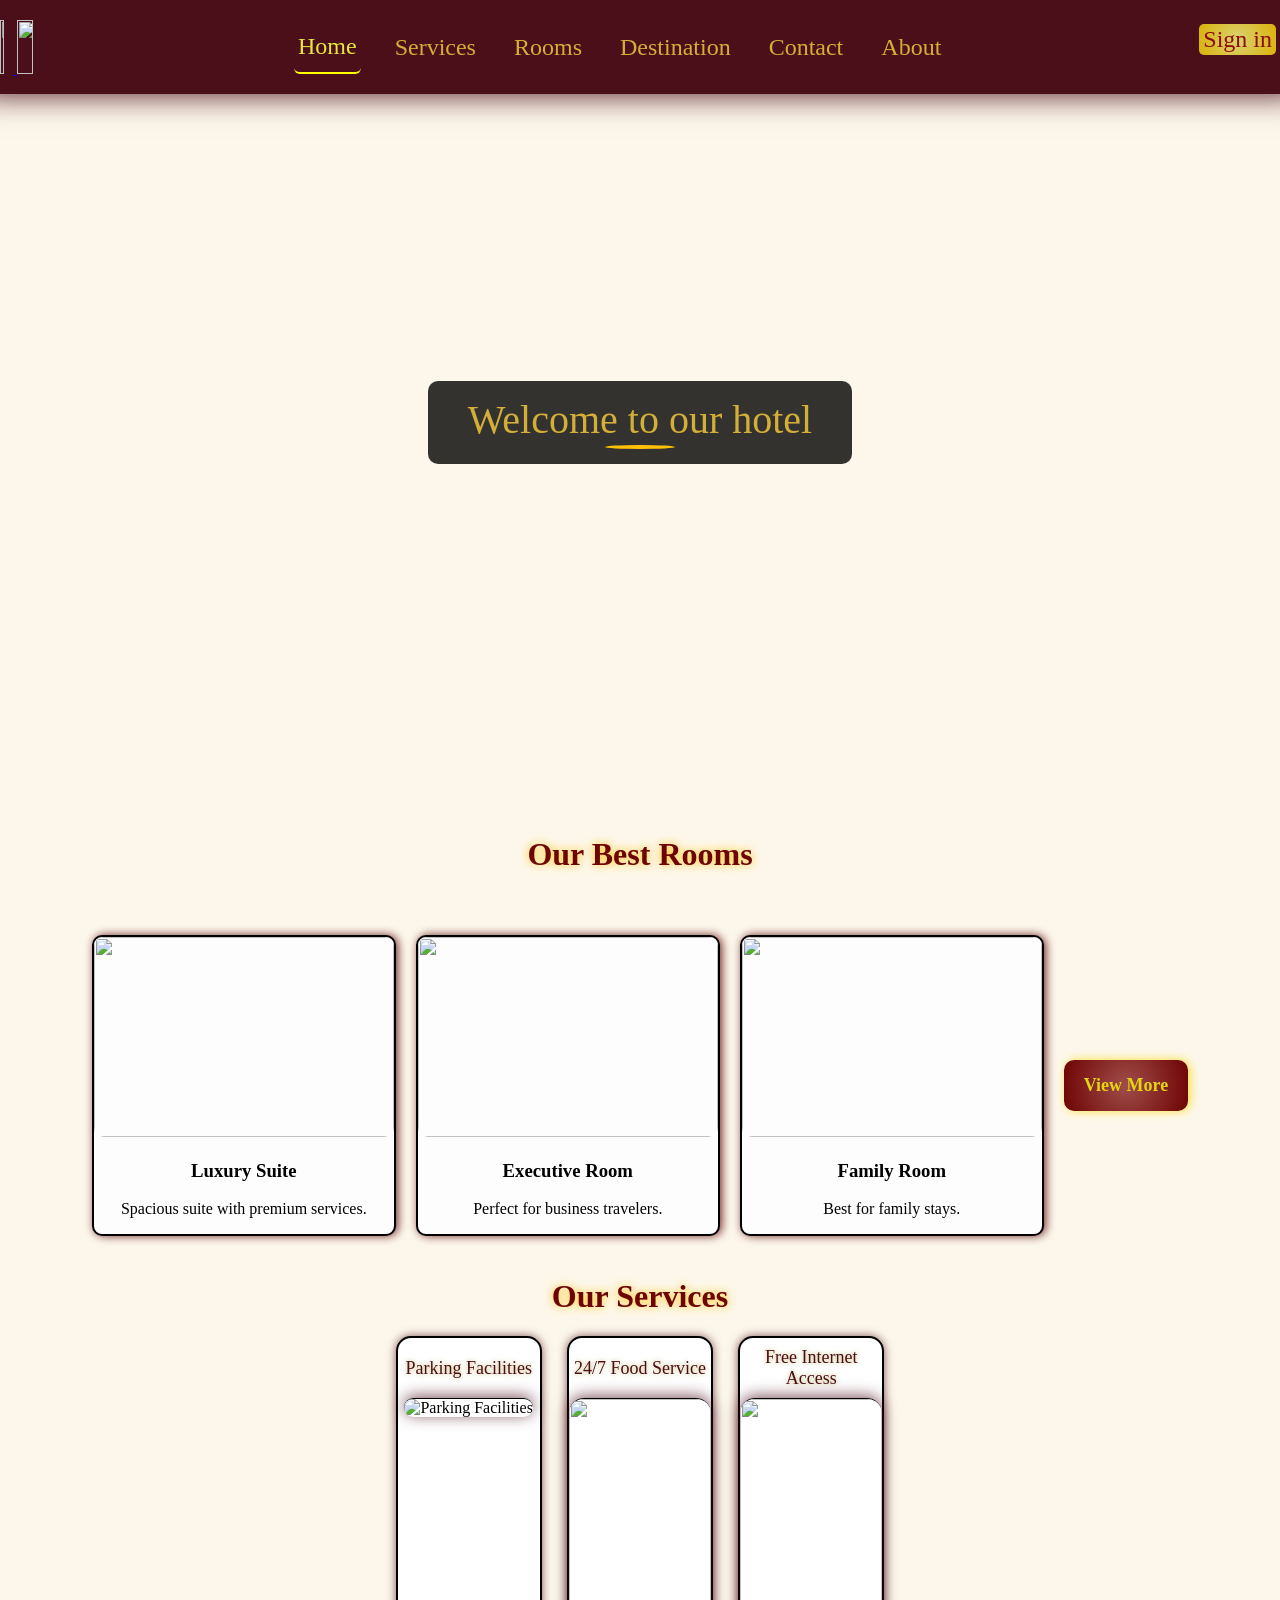
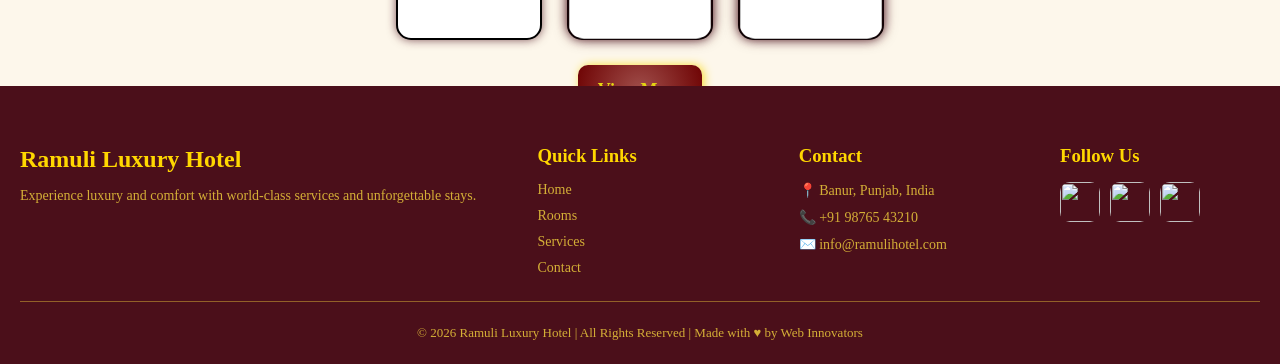
==== index.html @ c87eee58 "Add files via upload" ====
<!DOCTYPE html>
<html lang="en">

<head>
    <meta charset="UTF-8">
    <meta name="viewport" content="width=device-width, initial-scale=1.0">
    <title>Ramuli Luxury hotel</title>
    <link rel="stylesheet" href="index.css">
    <link rel="shortcut icon" href="images/alphabet logo crop.png" type="image/x-icon">
    <style>
        .nv-home {
            border-bottom: 2px solid yellow;
            border-radius: 6px;
        }

        .nv-home a {
            color: rgb(230, 230, 62);
        }
    </style>
</head>


<nav class="nav">
    <div class="logoname">
        <a href="index.html"><img src="images/building logo.png" alt="" id="logoalph">
            <img src="images/hotel_name.png" class="nameimg"></a>
        </div>
        <div class="navtitle">
            <div class="nv-home"> <a href="index.html">Home</a> </div>
            <div class="nv-Services"><a href="services.html">Services</a> </div>
            <div class="nv-rooms"> <a href="rooms.html"> Rooms</a> </div>
            <div class="nv-destination"> <a href="destinations.html">Destination</a> </div>
            
            <div class="nv-contact"> <a href="contact.html"> Contact</a> </div>
            <div class="nv-about"> <a href="About.html"> About</a> </div>
        </div>
        <div class="navlogin">
            <div class="nv-login"> <a href="login.html">Sign in</a> </div>
            
        </div>
    </nav>
<body>

    <div class="taghome">
        <div class="welcome">Welcome to our hotel </div>
    </div>
    <div class="hmrooms-container">
        <h1>Our Best Rooms </h1>

        <div class="hmroomcard-container">
            <div class="hmroom-card">
                <img src="images/premium.avif" alt="">
                <h3>Luxury Suite</h3>
                <p>Spacious suite with premium services.</p>
            </div>

            <div class="hmroom-card">
                <img src="images/buisness.avif" alt="">
                <h3>Executive Room</h3>
                <p>Perfect for business travelers.</p>
            </div>

            <div class="hmroom-card">
                <img src="images/family.avif" alt="">
                <h3>Family Room</h3>
                <p>Best for family stays.</p>
            </div>
            <div>
                <a href="rooms.html" class="viewbtn">View More</a>
            </div>
        </div>

    </div>

    <div class="hmservices">
        <h1>Our Services</h1>
        <div class="hmfac">
            <div class="hmcardfac">
                <div class="hmfactag">Parking Facilities</div>
                <div class="img"><img src="images/parking.png" alt="Parking Facilities"></div>
            </div>
            <div class="hmcardfac">
                <div class="hmfactag">24/7 Food Service </div>
                <div class="img"><img src="images/food service.png" alt=""></div>
            </div>
            <div class="hmcardfac">
                <div class="hmfactag">Free Internet Access</div>
                <div class="img"><img src="images/wifi.webp" alt=""></div>
            </div>
            <div class="viewfacbtn">
                <a href="services.html" class="viewbtn">View More</a>
            </div>
        </div>
    </div>
</body>
<footer class="footer">
    <div class="footer-container">

        <!-- Logo & About -->
        <div class="footer-section">
            <h2>Ramuli Luxury Hotel</h2>
            <p>Experience luxury and comfort with world-class services and unforgettable stays.</p>
        </div>

        <!-- Quick Links -->
        <div class="footer-section">
            <h3>Quick Links</h3>
            <a href="index.html">Home</a>
            <a href="rooms.html">Rooms</a>
            <a href="services.html">Services</a>
            <a href="contact.html">Contact</a>
        </div>

        <!-- Contact Info -->
        <div class="footer-section">
            <h3>Contact</h3>
            <p>📍 Banur, Punjab, India</p>
            <p>📞 +91 98765 43210</p>
            <p>✉️ info@ramulihotel.com</p>
        </div>

        <!-- Social Media -->
        <div class="footer-section">
            <h3>Follow Us</h3>
            <div class="socials">
                <a href="#"><img src="images/Instagram_icon.png" alt=""></a>
                <a href="#"><img src="images/YouTube_.png" alt=""></a>
                <a href="#"><img src="images/Twitter_new_X_logo.png" alt=""></a>
            </div>
        </div>

    </div>

    <div class="footer-bottom">
    <p>&copy; 2026 Ramuli Luxury Hotel | All Rights Reserved | Made with &hearts; by Web Innovators</p>

    </div>
</footer>

</html>
---- index.css ----
body {

    background-color: rgb(253, 247, 235);
    margin: 0%;
    padding: 0%;
    overflow-x: hidden;

}

nav {
    display: flex;
    height: 6vh;
    width: 100%;
    align-self: center;
    justify-content: space-between;
    padding: 20px;
    /* background-color: rgba(43, 1, 14, 0.895); */
    background-color: rgb(75, 15, 26);

    /* background-image: radial-gradient(circle rgb(176, 57, 79) rgb(75,15,26) ); */
    /* box-shadow: 0px 50px 90px   rgba(43, 1, 14, 0.895); // rgba(175, 144, 6, 0.895) */
    box-shadow: 0px 0px 30px rgb(75, 15, 26);
    position: fixed;
    z-index: 1;
    margin-top: 0%;



}

/* --building logo-- */
#logoalph {
    height: 100%;
    width: 30%;
}

/* -- name logo-- */
.nameimg {
    width: 60%;
    height: 100%;
}

.logoname {


    color: goldenrod;

}

.navtitle {
    display: flex;
    color: goldenrod;
    gap: 30px;
}

.hotelname {
    display: flex;
    direction: column;

}

.first {

    font-family: 'Montserrat';
}

.navtitle a {

    color: rgb(212, 175, 55);
    text-decoration: none;
}

.navtitle a:hover {
    color: rgb(248, 205, 32);
    padding-bottom: 2px;


    transition-duration: 0.1s;
}

.navlogin a {

    color: rgb(212, 175, 55);
    text-decoration: none;
}


.navlogin a:hover{
    color: rgb(248, 205, 32);
    padding-bottom: 2px;


    transition-duration: 0.1s;

}

.taghome {
    background-image: url(images/fornt_morning.png);
    height: 85vh;
    margin-top: 40px;
    background-size: cover;
    display: flex;
    align-items: center;
    justify-content: center;
    color: rgb(212, 175, 55);
}


body {
    display: flex;
    flex-direction: column;
}

@keyframes floaa {
    from {
        transform: none;
    }

    to {
        text-shadow: 0px 0px 1px rgb(182, 211, 20);

    }
}

@keyframes Fade {
    from {
        opacity: 0;
        transform: translateY(28px);
    }

    to {
        opacity: 1;
        transform: translateY(0);
    }
}

.taghome {
    animation: Fade 1s ease both;
}

.welcome {
    background-color: rgba(0, 0, 0, 0.8);
    padding: 15px 40px;
    border-radius: 10px;
    font-size: 40px;
    animation: floaa 0.8s ease-in-out infinite alternate;
    animation: Fade 0.8s ease forwards;

}


.tag {
    background-image: url(images/blur\ bg.png);
    width: 100%;
    height: 55vh;
    background-size: cover;
    display: flex;
    justify-content: center;
    align-items: center;
    color: rgb(212, 175, 55);
    animation: Fade 0.7s ease forwards;
}


.welcome::after {
    content: "";
    display: block;
    width: 70px;
    height: 4px;
    border-radius: 50%;
    background: #ffc107;
    margin: auto;
    margin-top: 2px;

}


[class^="nv"] {
    display: flex;
    justify-content: center;
    align-items: center;
    padding: 4px;
    font-size: x-large;
}



@keyframes floa {
    from {
        transform: none;
    }

    to {
        transform: translateY(10px);

    }
}

.tag .txt {
    background-color: rgba(0, 0, 0, 0.6);
    padding: 15px 40px;
    border-radius: 10px;
    font-size: 40px;
    /* animation-direction: alternate;
    animation-name: floa;
    animation-iteration-count: infinite;
    animation-play-state: running;
    animation-timing-function: ease; */

    animation: floa 1.5s ease-in-out infinite alternate;
}

.tag .txt::after {
    content: "";
    display: block;
    width: 70px;
    height: 4px;
    border-radius: 50%;
    background: #ffc107;

    margin: auto;
    margin-top: 2px;

}

.nv-login a {
    background: radial-gradient(circle,
            rgba(232, 230, 120, 0.906),
            rgba(222, 183, 10, 0.973));
    padding: 2px 4px;
    border-radius: 5px;
    color: rgb(140, 13, 13);
}

.nv-login a:hover {

    color: rgb(140, 13, 13);
    transform: scale3d(1.02, 1.02, 1);
    transition-duration: 0.1s;
}












.hmrooms-container {
    display: flex;
    gap: 30px;
    padding: 10px 15px;
    flex-direction: column;
    flex-wrap: wrap;
    justify-content: center;
    align-items: center;
}

.hmroomcard-container {
    text-align: center;
    display: flex;
    gap: 20px;
    padding: 10px 15px;
    height: 80%;
    flex-wrap: wrap;
    justify-content: center;
    align-items: center;
}

.hmroom-card {
    width: 300px;

    border-radius: 10px;
    background-color: rgb(253, 253, 253);
    border: 2px solid black;
    overflow: hidden;
    box-shadow: 2px 0px 10px rgba(89, 5, 5, 0.848);
}

.hmroom-card img {
    width: 100%;
    height: 200px;
    border-radius: 10px;
    overflow: hidden;
    object-fit: cover;

}

.viewbtn {
    display: flex;


    padding: 15px 20px;
    border-radius: 10px;
    background: radial-gradient(circle,
            rgba(120, 6, 6, 0.7),
            rgb(110, 3, 3));
    text-align: center;
    box-shadow: 2px 0px 10px rgb(249, 222, 50);
    border: none;
    text-decoration: none;
    color: rgb(227, 213, 18);
    font-size: large;
    font-weight: bold;

}

.hmroom-card:hover {
    transform: scale(1.07);

    transition-duration: 0.2s;
    box-shadow: 2px 0px 10px rgb(249, 222, 50);

}

.viewbtn:hover {
    transform: translateX(10px);

    transition-duration: 0.3s;
    background: radial-gradient(circle,
            rgba(238, 238, 96, 0.918),
            rgb(229, 201, 16));
    text-decoration: none;
    color: rgb(137, 11, 11);
    font-size: large;
    font-weight: bold;

    box-shadow: 2px 0px 10px rgb(120, 6, 6);
}


.hmrooms-container h1 {
    color: rgb(109, 5, 5);
    text-shadow: 0px 0px 10px #ffc107;
}





.hmservices h1 {
    color: rgb(109, 5, 5);
    text-shadow: 0px 0px 10px #ffc107;
}

.hmservices {
    display: flex;
    flex-direction: column;
    justify-content: center;
    align-items: center;

}

.hmfac {

    display: flex;
    flex-wrap: wrap;
    height: 300px;

    gap: 25px;
    justify-content: center;
}

.hmcardfac {
    width: 23%;
    height: 100%;
    border: 2px solid black;
    text-align: center;
    display: flex;
    flex-direction: column;
    border-radius: 15px;
    background-color: white;
    box-shadow: 0px 0px 10px rgba(75, 15, 26, 0.697);

}

.hmfactag {
    display: flex;
    justify-content: center;
    align-items: center;
    color: rgb(75, 15, 26);
    font-style: normal;
    text-shadow: 0px 0px 5px rgba(163, 139, 19, 0.627);
    align-self: center;
    height: 20%;
    font-size: large;
}

.hmcardfac .img {
    display: block;
    width: 100%;
    height: 80%;

}

.hmcardfac:hover {
    transform: scale(1.09);
    transition-duration: 0.1s;
    box-shadow: 2px 0px 10px rgb(249, 222, 50);


}

.img img {
    height: 100%;
    width: 100%;
    border-radius: 15px;
    border-top: 1px solid black;
    box-shadow: 0px -2px 15px rgba(75, 15, 26, 0.697);
}

.viewfacbtn {
    display: flex;
    align-items: center;
    justify-content: center;
}











.footer {
    background-color: rgb(75, 15, 26);
    color: rgb(212, 175, 55);
    padding: 40px 20px 10px;
    margin-top: 50px;
}

.footer-container {
    display: flex;
    flex-wrap: wrap;
    justify-content: space-between;
    gap: 30px;
}

.footer-section {
    display: flex;
    flex-direction: column;
    min-width: 200px;
}

.footer-section h2,
.footer-section h3 {
    margin-bottom: 10px;
    color: gold;
}

.footer-section p,
.footer-section a {
    font-size: 14px;
    color: rgb(212, 175, 55);
    text-decoration: none;
    display: block;
    margin: 5px 0;
}

.footer-section a:hover {
    color: rgb(248, 205, 32);
}

.socials {
    display: flex;

}

.socials a {
    font-size: 20px;
    margin-right: 10px;
}

.socials a img {
    display: block;
    width: 40px;
    height: 40px;
    border-radius: 10px;
}

.footer-bottom {
    text-align: center;
    border-top: 1px solid rgba(212, 175, 55, 0.519);
    margin-top: 20px;
    padding-top: 10px;
    font-size: 13px;
}

.socials a img {
    display: block;
    width: 40px;
    height: 40px;
    border-radius: 10px;
}

.socials a img:hover {
    transform: scale(1.02);
}
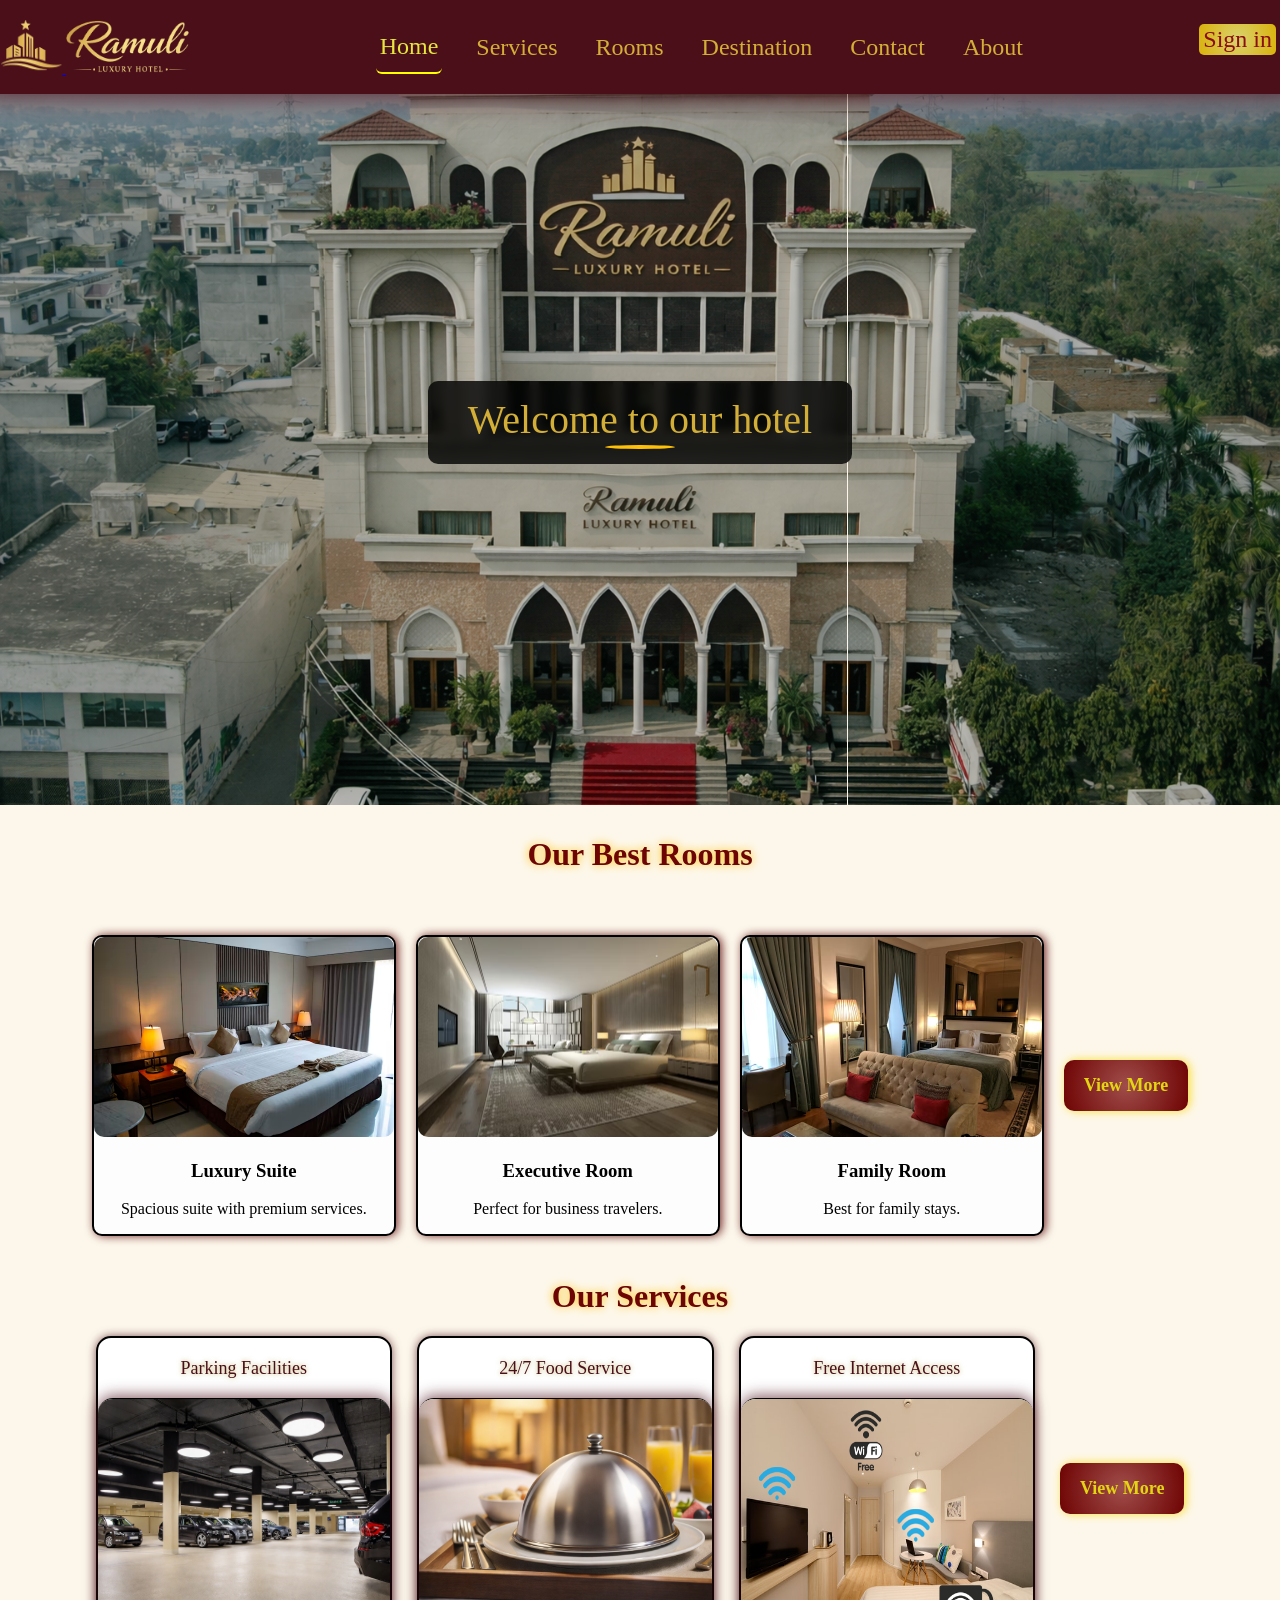
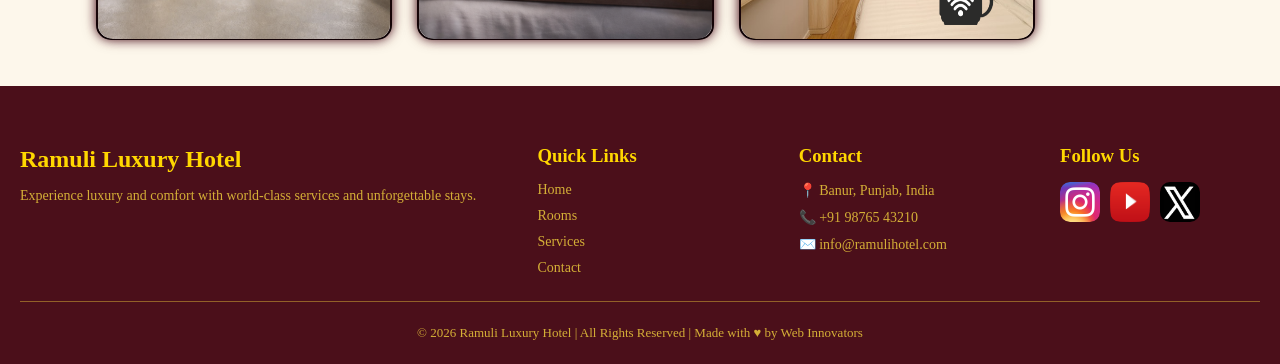
==== commit 4581f34f: "Add files via upload" ====
--- a/index.html
+++ b/index.html
@@ -20,26 +20,53 @@
 </head>
 
 
-<nav class="nav">
-    <div class="logoname">
-        <a href="index.html"><img src="images/building logo.png" alt="" id="logoalph">
-            <img src="images/hotel_name.png" class="nameimg"></a>
+
+<body>
+    <nav class="nav">
+        <div class="logoname">
+            <a href="index.html"><img src="images/building logo.png" alt="" id="logoalph">
+                <img src="images/hotel_name.png" class="nameimg"></a>
         </div>
         <div class="navtitle">
             <div class="nv-home"> <a href="index.html">Home</a> </div>
             <div class="nv-Services"><a href="services.html">Services</a> </div>
             <div class="nv-rooms"> <a href="rooms.html"> Rooms</a> </div>
             <div class="nv-destination"> <a href="destinations.html">Destination</a> </div>
-            
+    
             <div class="nv-contact"> <a href="contact.html"> Contact</a> </div>
             <div class="nv-about"> <a href="About.html"> About</a> </div>
         </div>
         <div class="navlogin">
             <div class="nv-login"> <a href="login.html">Sign in</a> </div>
-            
         </div>
     </nav>
-<body>
+    
+    
+    <nav class="navbarm">
+        <div class="logoname">
+            <a href="index.html"><img src="images/building logo.png" alt="" id="logoalph">
+                <img src="images/hotel_name.png" class="nameimg"></a>
+        </div>
+        <div class="menum">
+            <div class="navlogin">
+                <div class="nv-login"> <a href="login.html">Sign in</a> </div>
+            </div>
+            <div class="menu-toggle" onclick="toggleMenu()">
+                <div class="line1"></div>
+                <div class="line2"></div>
+                <div class="line3"></div>
+            </div>
+        </div>
+        <div class="navtitle" id="sidebar"> 
+            <div class="nv-home"> <a href="index.html">Home</a> </div>
+            <div class="nv-Services"><a href="services.html">Services</a> </div>
+            <div class="nv-rooms"> <a href="rooms.html"> Rooms</a> </div>
+                        <div class="nv-destination"> <a href="destinations.html">Destinations</a> </div>
+
+            <div class="nv-contact"> <a href="contact.html">Contact</a> </div>
+            <div class="nv-about"> <a href="About.html"> About</a> </div>
+        </div>
+    </nav>
 
     <div class="taghome">
         <div class="welcome">Welcome to our hotel </div>
@@ -53,13 +80,11 @@
                 <h3>Luxury Suite</h3>
                 <p>Spacious suite with premium services.</p>
             </div>
-
             <div class="hmroom-card">
                 <img src="images/buisness.avif" alt="">
                 <h3>Executive Room</h3>
                 <p>Perfect for business travelers.</p>
             </div>
-
             <div class="hmroom-card">
                 <img src="images/family.avif" alt="">
                 <h3>Family Room</h3>
@@ -69,7 +94,6 @@
                 <a href="rooms.html" class="viewbtn">View More</a>
             </div>
         </div>
-
     </div>
 
     <div class="hmservices">
@@ -92,6 +116,7 @@
             </div>
         </div>
     </div>
+    <script src="index.js"></script>
 </body>
 <footer class="footer">
     <div class="footer-container">
@@ -132,10 +157,9 @@
     </div>
 
     <div class="footer-bottom">
-    <p>&copy; 2026 Ramuli Luxury Hotel | All Rights Reserved | Made with &hearts; by Web Innovators</p>
+        <p>&copy; 2026 Ramuli Luxury Hotel | All Rights Reserved | Made with &hearts; by Web Innovators</p>
 
     </div>
 </footer>
-
-</html>
-
+ <script src="index.js"></script>
+</html>
--- a/index.css
+++ b/index.css
@@ -1,10 +1,12 @@
 body {
-
     background-color: rgb(253, 247, 235);
     margin: 0%;
     padding: 0%;
     overflow-x: hidden;
-
+}
+
+.navbarm{
+    display: none;
 }
 
 nav {
@@ -16,16 +18,12 @@
     padding: 20px;
     /* background-color: rgba(43, 1, 14, 0.895); */
     background-color: rgb(75, 15, 26);
-
     /* background-image: radial-gradient(circle rgb(176, 57, 79) rgb(75,15,26) ); */
     /* box-shadow: 0px 50px 90px   rgba(43, 1, 14, 0.895); // rgba(175, 144, 6, 0.895) */
     box-shadow: 0px 0px 30px rgb(75, 15, 26);
     position: fixed;
     z-index: 1;
     margin-top: 0%;
-
-
-
 }
 
 /* --building logo-- */
@@ -41,10 +39,7 @@
 }
 
 .logoname {
-
-
     color: goldenrod;
-
 }
 
 .navtitle {
@@ -56,16 +51,13 @@
 .hotelname {
     display: flex;
     direction: column;
-
 }
 
 .first {
-
     font-family: 'Montserrat';
 }
 
 .navtitle a {
-
     color: rgb(212, 175, 55);
     text-decoration: none;
 }
@@ -73,13 +65,10 @@
 .navtitle a:hover {
     color: rgb(248, 205, 32);
     padding-bottom: 2px;
-
-
     transition-duration: 0.1s;
 }
 
 .navlogin a {
-
     color: rgb(212, 175, 55);
     text-decoration: none;
 }
@@ -88,10 +77,14 @@
 .navlogin a:hover{
     color: rgb(248, 205, 32);
     padding-bottom: 2px;
-
-
     transition-duration: 0.1s;
 
+}
+
+.menu-toggle {
+    display: none;
+    flex-direction: column;
+    gap: 5px;
 }
 
 .taghome {
@@ -106,6 +99,116 @@
 }
 
 
+
+
+
+    
+
+@media (max-width:768px) {
+    
+    
+
+.navtitle {
+        right: 0;
+        position: fixed;
+        top: 0;
+        display: flex;
+        right: -100%;
+        height: 100vh;
+        width: 70vw;
+        max-width: 250px;
+        background-color: rgba(75, 15, 26, 0.723);
+        backdrop-filter: blur(5px);
+        padding-top: 14vh;
+        flex-direction: column;
+        align-items: center;
+        justify-content: flex-start;
+        gap: 20px;
+        transition: 0.3s;
+        z-index: -1;
+    }
+
+    
+    
+.navtitle.active{
+    right: 0;
+    z-index: -1;
+}   
+
+    .navbarm{
+        
+    display: flex;
+    height: 6vh;
+   max-width: 100%;
+    align-self: center;
+    justify-content: space-between;
+    padding: 20px;
+    /* background-color: rgba(43, 1, 14, 0.895); */
+    background-color: rgb(75, 15, 26);
+    
+    /* background-image: radial-gradient(circle rgb(176, 57, 79) rgb(75,15,26) ); */
+    /* box-shadow: 0px 50px 90px   rgba(43, 1, 14, 0.895); // rgba(175, 144, 6, 0.895) */
+    box-shadow: 0px 0px 30px rgb(75, 15, 26);
+    position: fixed;
+    z-index: 1;
+    margin-top: 0%;
+    }
+    .menu-toggle{
+        display: flex;
+        flex-direction: column;
+
+    }
+    .menum{
+        display: flex;
+        justify-content: center;
+        align-items: center;
+        gap: 5px;
+        margin-right: 10px;
+    }
+    .menu-toggle div{
+    width: 30px;
+    height: 3px;
+    background: radial-gradient(
+        circle,
+        rgba(250, 250, 11, 0.918),
+        rgb(207, 186, 49)
+    );
+    border-radius: 5px;
+    }
+    [class^="line"]{
+        color: #ffc107;
+        width: 30px;
+        height: 10px;
+    }
+    nav {
+        display: flex;
+        justify-content: space-between;
+    }
+
+    
+    .menu-toggle {
+        display: flex;
+    }
+    .navlogin a {
+        font-size: large;
+    }
+    .logoname {
+    margin-left: 5px;
+}
+
+    .taghome {
+        height: 70vh;              
+        margin-top: 20px;          
+        background-position: center;
+        /* background-size: contain;  */
+        background-size: 190%;
+        background-repeat: no-repeat;
+    }
+
+}
+
+
+
 body {
     display: flex;
     flex-direction: column;
@@ -143,10 +246,12 @@
     padding: 15px 40px;
     border-radius: 10px;
     font-size: 40px;
+    backdrop-filter: blur(5px);
     animation: floaa 0.8s ease-in-out infinite alternate;
     animation: Fade 0.8s ease forwards;
 
 }
+
 
 
 .tag {
@@ -171,9 +276,25 @@
     background: #ffc107;
     margin: auto;
     margin-top: 2px;
-
-}
-
+    
+}
+
+@media (max-width:768px) {
+
+    .welcome{
+        padding: 15px 25px;
+
+    font-size:25px ;
+    }
+    .tag{
+        
+        background-size: 190%;
+        background-position: center;
+        background-repeat: no-repeat;
+        height: 70vh;              
+        margin-top: 20px;  
+    }
+}
 
 [class^="nv"] {
     display: flex;
@@ -388,14 +509,18 @@
     align-self: center;
     height: 20%;
     font-size: large;
+    
 }
 
 .hmcardfac .img {
     display: block;
     width: 100%;
     height: 80%;
-
-}
+    
+    
+
+}
+
 
 .hmcardfac:hover {
     transform: scale(1.09);
@@ -411,6 +536,7 @@
     border-radius: 15px;
     border-top: 1px solid black;
     box-shadow: 0px -2px 15px rgba(75, 15, 26, 0.697);
+/* object-fit: cover; */
 }
 
 .viewfacbtn {
@@ -419,7 +545,20 @@
     justify-content: center;
 }
 
-
+@media (max-width:768px){
+    .hmfac{
+    display: flex;
+   height:max-content;
+    flex-direction: column;
+    
+    }
+
+    .hmcardfac{
+    width: 300px;
+    height: fit-content;
+    gap: 2px;
+        }
+}
 
 
 
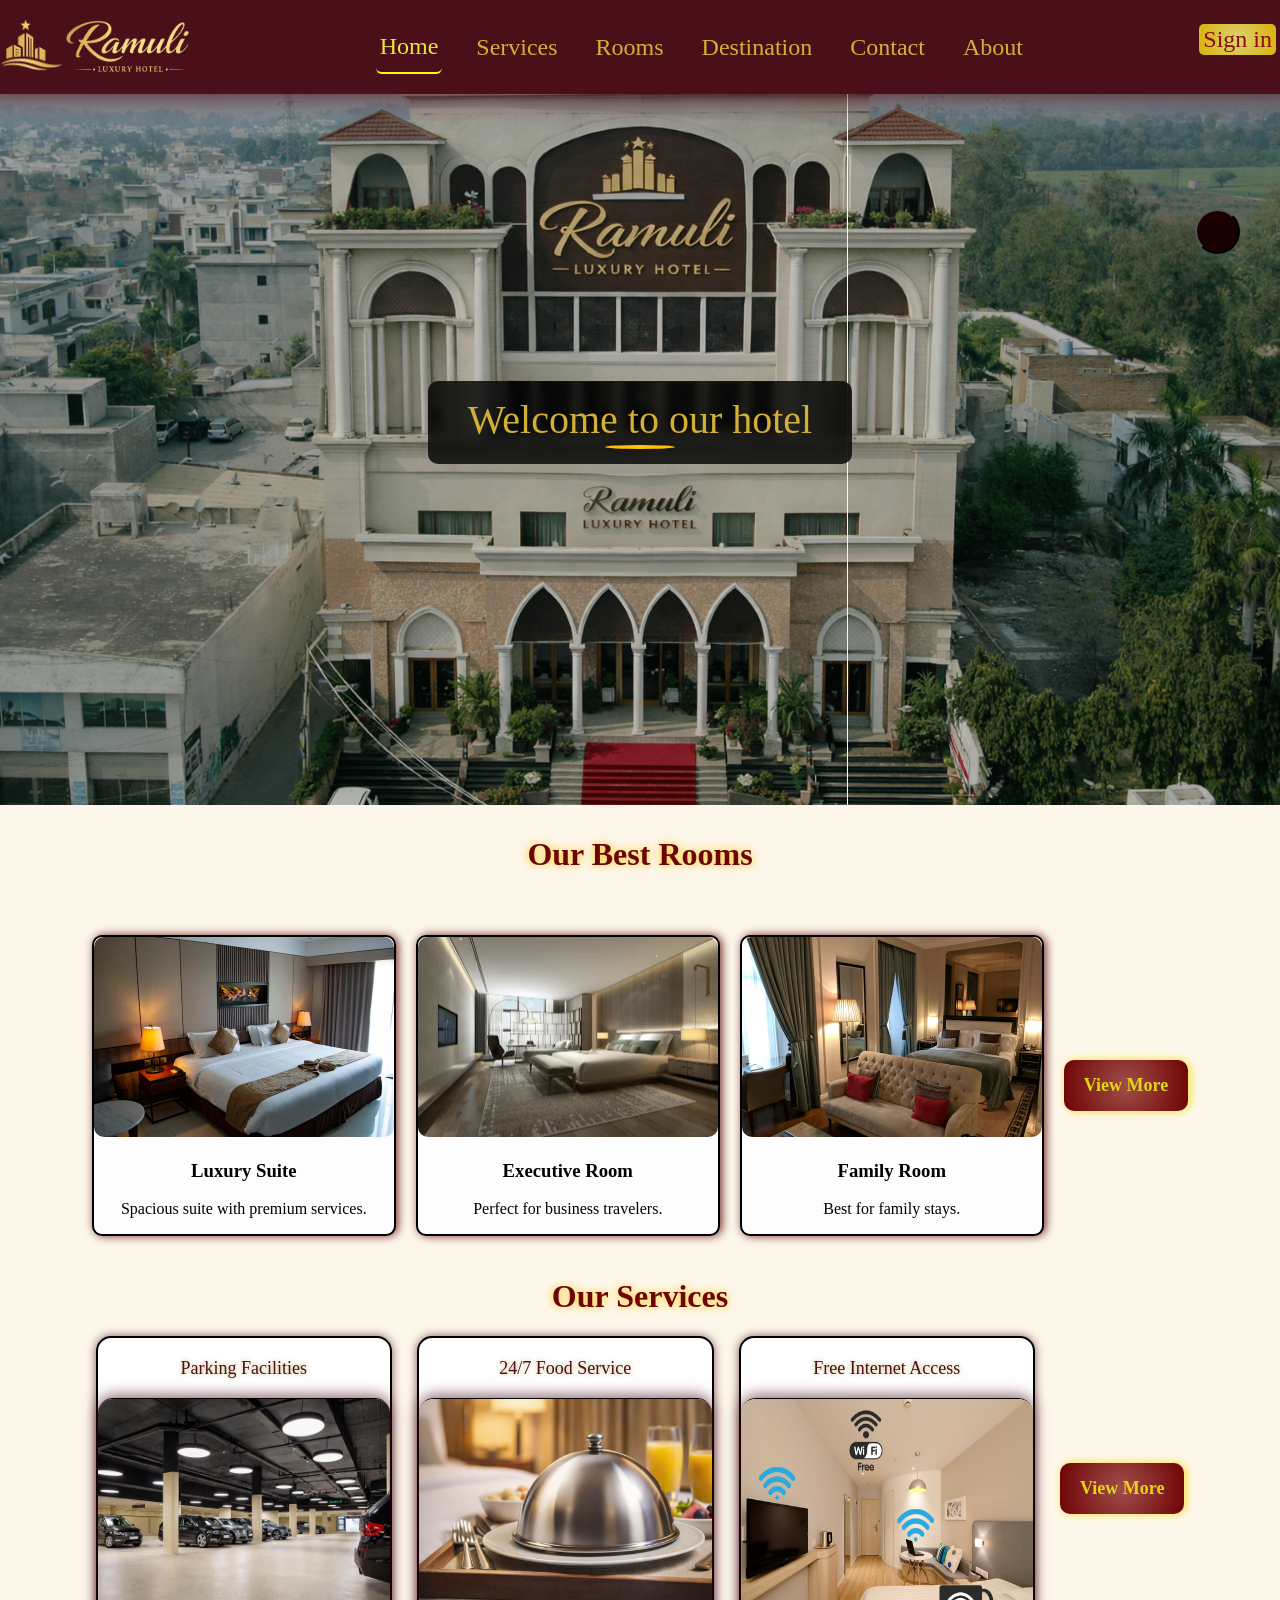
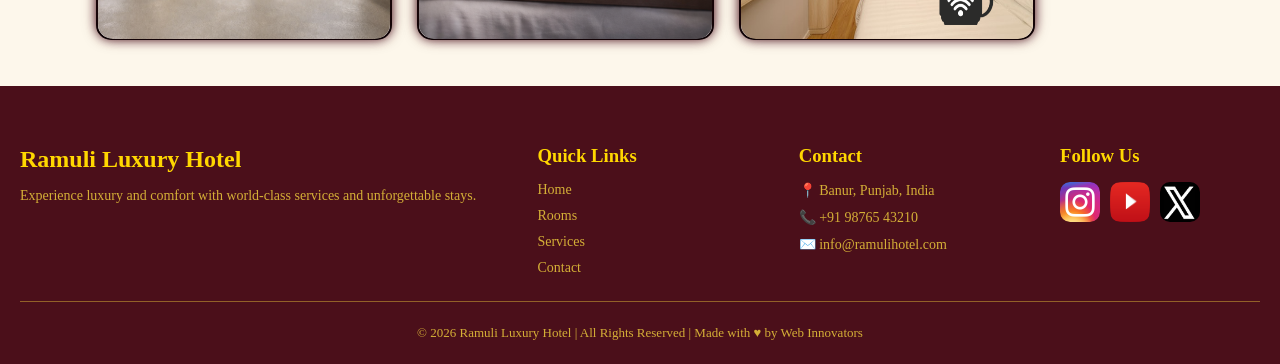
==== commit 80967513: "Add files via upload" ====
--- a/index.html
+++ b/index.html
@@ -38,7 +38,9 @@
         </div>
         <div class="navlogin">
             <div class="nv-login"> <a href="login.html">Sign in</a> </div>
+            <button onclick="toggleTheme()" id="themeBtn"></button>
         </div>
+        
     </nav>
     
     
--- a/index.css
+++ b/index.css
@@ -81,6 +81,22 @@
 
 }
 
+#themeBtn{
+    display: block;
+    height: 45px;
+    width: 45px;
+    margin-top: 150px;
+    position: fixed;
+    border-radius: 50%;
+    background-image: url(images/sun.png);
+    background-size: 130%;
+
+    background-position: center;
+    color: #1a0101;
+    background-color: #1a0101;
+    align-self: center;
+    text-align: center;
+}
 .menu-toggle {
     display: none;
     flex-direction: column;
@@ -641,4 +657,125 @@
 
 .socials a img:hover {
     transform: scale(1.02);
+}
+
+
+
+
+
+
+
+
+
+/* ================= DARK MODE GLOBAL ================= */
+
+body.dark {
+    background-color: #1a0101;
+    color: #f5f5f5;
+}
+
+/* Navbar */
+body.dark nav,
+body.dark .navbarm {
+    background-color: #3e0101;
+    box-shadow: 0px 0px 20px black;
+}
+
+body.dark .navtitle a,
+body.dark .navlogin a {
+    color: gold;
+}
+
+/* Hero  */
+body.dark .tag,
+body.dark .taghome {
+    filter: brightness(0.7);
+    background-image: url(images/front\ night.png);
+    
+    transition: background-color 0.4s ease, color 0.4s ease;
+
+}
+body.dark .tag
+    {
+background-image: url(images/front\ night_blur.png);
+    }
+
+
+
+/* Cards (rooms, services, etc.) */
+body.dark .hmroom-card,
+body.dark .hmcardfac,
+body.dark .room-card,
+body.dark .cardfac {
+    background-color: #350202;
+    color: white;
+    border-color: #444;
+}
+
+/* Contact form */
+body.dark .contact-form {
+    background-color: #1e1e1e;
+    color: white;
+}
+
+body.dark .contact-form input,
+body.dark .contact-form textarea {
+    background-color: #2a2a2a;
+    color: white;
+    border: 1px solid #555;
+}
+
+/* Login & Register */
+body.dark #logincard,
+body.dark .register-card {
+    background-color: #1e1e1e;
+    color: white;
+}
+
+body.dark input {
+    background-color: #2a2a2a;
+    color: white;
+    border: 1px solid #555;
+}
+
+/* Button */
+body.dark .btn,
+body.dark .viewbtn,
+body.dark .register-card button {
+    background: gold;
+    color: black;
+}
+
+/* Footer */
+body.dark .footer {
+    background-color: #3e0101;
+    color: gold;
+}
+
+body.dark #themeBtn{
+    display: block;
+    height: 45px;
+    width: 45px;
+    margin-top: 150px;
+    position: fixed;
+    border-radius: 50%;
+    background-image: url(images/moon.png);
+    background-size: 130%;
+
+    background-position: center;
+    color: #1a0101;
+    background-color: #1a0101;
+    align-self: center;
+    text-align: center;
+}
+/* Text s */
+body.dark h1,
+body.dark h2,
+body.dark h3 {
+    color: gold;
+}
+
+
+body {
+    transition: background-color 0.4s ease, color 0.4s ease;
 }
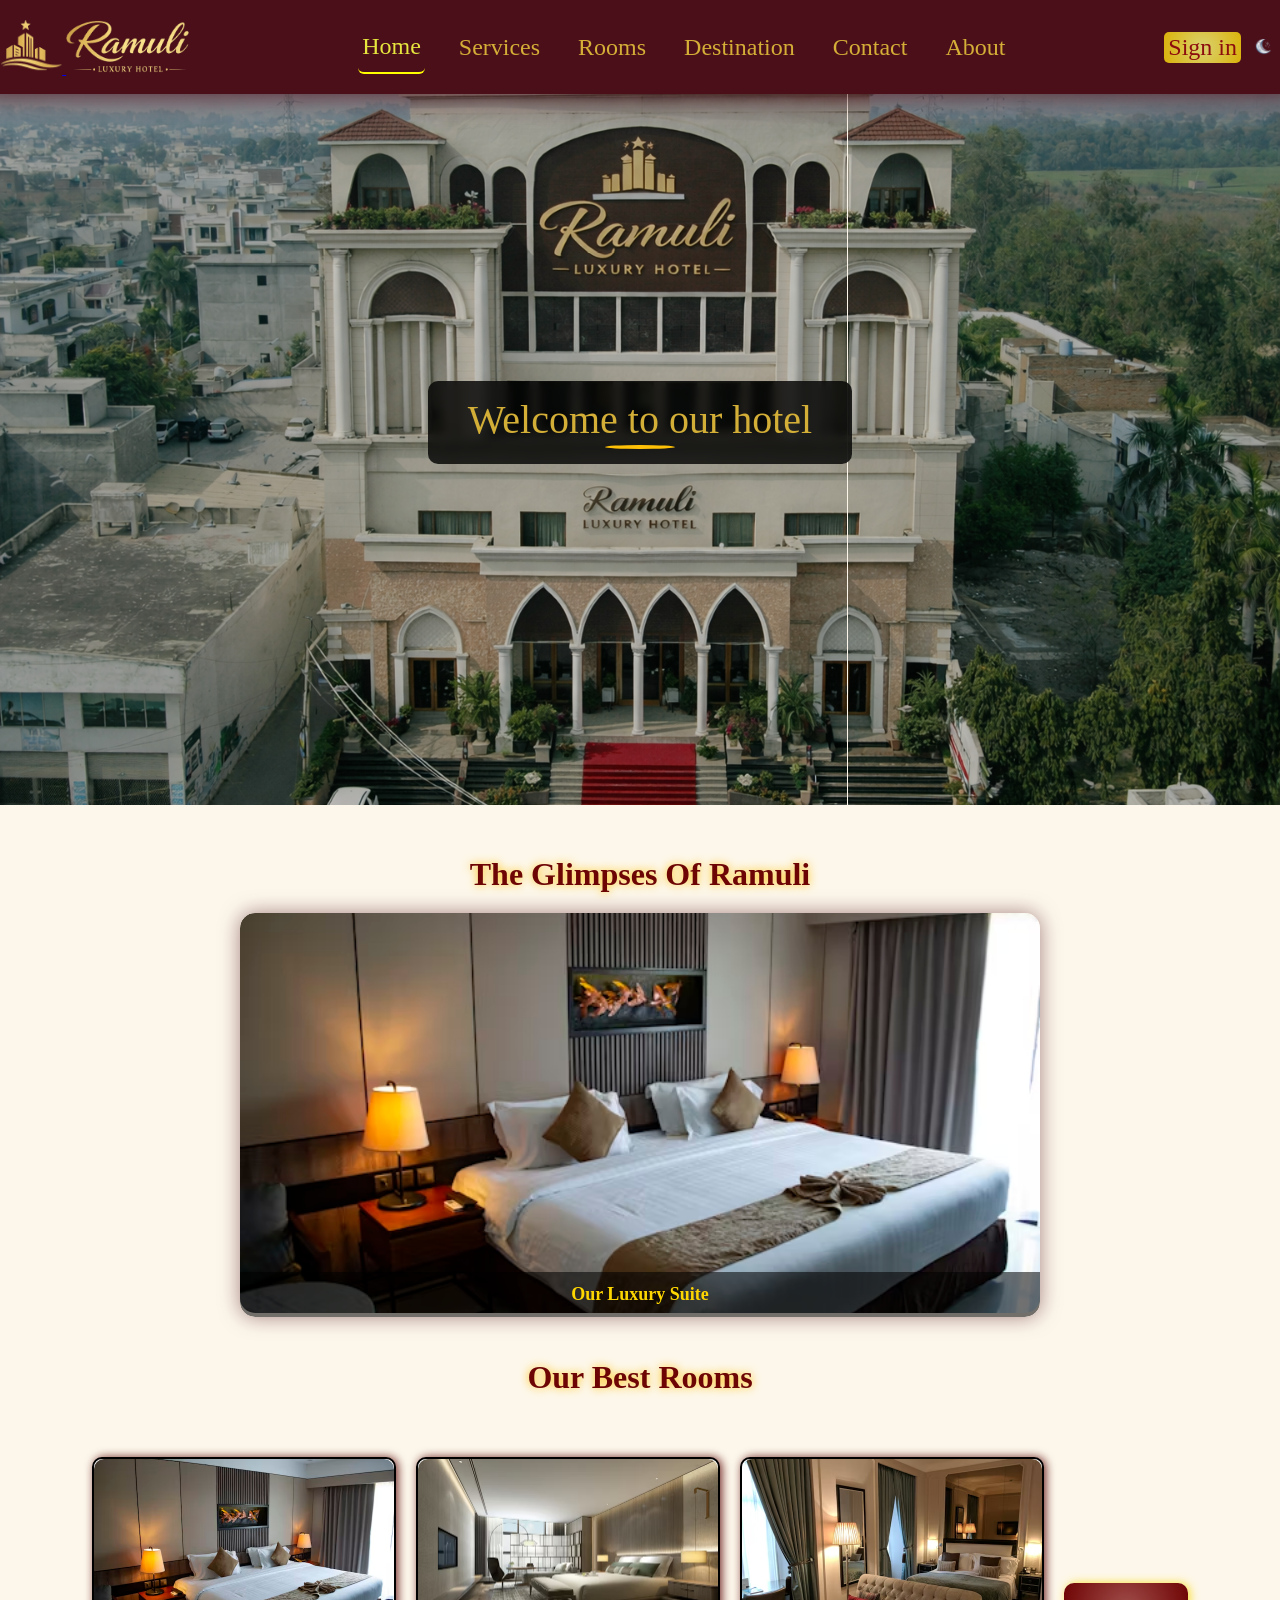
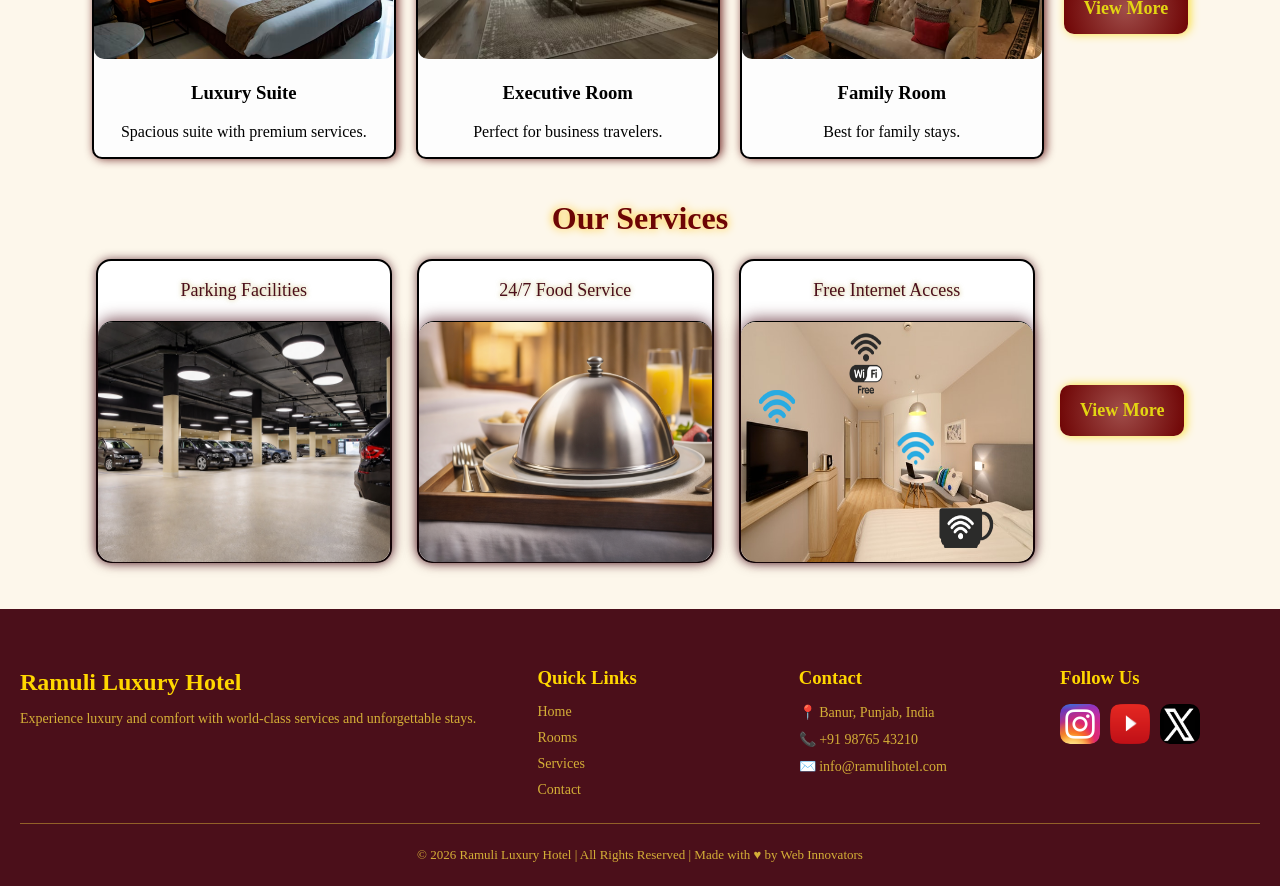
==== commit 7313eabd: "Add files via upload" ====
--- a/index.html
+++ b/index.html
@@ -73,6 +73,37 @@
     <div class="taghome">
         <div class="welcome">Welcome to our hotel </div>
     </div>
+
+
+
+
+    <div class="slideshow">
+        <h1>The Glimpses Of Ramuli</h1>
+        <div class="slideshowBox">
+            <div class="slide active-slide">
+                <img src="images/premium.avif" alt="Luxury Suite">
+                <div class="slide-caption">Our Luxury Suite</div>
+            </div>
+
+            <div class="slide">
+                <img src="images/buisness.avif" alt="Executive Room">
+                <div class="slide-caption">Executive Room</div>
+            </div>
+            <div class="slide">
+                <img src="images/food service.png" alt="Executive Room">
+                <div class="slide-caption">24/7 Food</div>
+            </div>
+            <div class="slide">
+                <img src="images/swimming poolcommon.avif" alt="Executive Room">
+                <div class="slide-caption">Our Premium Swimming Pool</div>
+            </div>
+            <div class="slide">
+                <img src="images/diningarea.jpg" alt="Dinning area">
+                <div class="slide-caption">Dinning Lounge</div>
+            </div>
+        </div>
+
+    </div>
     <div class="hmrooms-container">
         <h1>Our Best Rooms </h1>
 
@@ -119,49 +150,49 @@
         </div>
     </div>
     <script src="index.js"></script>
-</body>
-<footer class="footer">
-    <div class="footer-container">
-
-        <!-- Logo & About -->
-        <div class="footer-section">
-            <h2>Ramuli Luxury Hotel</h2>
-            <p>Experience luxury and comfort with world-class services and unforgettable stays.</p>
+    <footer class="footer">
+        <div class="footer-container">
+            
+            <!-- Logo & About -->
+            <div class="footer-section">
+                <h2>Ramuli Luxury Hotel</h2>
+                <p>Experience luxury and comfort with world-class services and unforgettable stays.</p>
+            </div>
+            
+            <!-- Quick Links -->
+            <div class="footer-section">
+                <h3>Quick Links</h3>
+                <a href="index.html">Home</a>
+                <a href="rooms.html">Rooms</a>
+                <a href="services.html">Services</a>
+                <a href="contact.html">Contact</a>
+            </div>
+            
+            <!-- Contact Info -->
+            <div class="footer-section">
+                <h3>Contact</h3>
+                <p>📍 Banur, Punjab, India</p>
+                <p>📞 +91 98765 43210</p>
+                <p>✉️ info@ramulihotel.com</p>
+            </div>
+            
+            <!-- Social Media -->
+            <div class="footer-section">
+                <h3>Follow Us</h3>
+                <div class="socials">
+                    <a href="#"><img src="images/Instagram_icon.png" alt=""></a>
+                    <a href="#"><img src="images/YouTube_.png" alt=""></a>
+                    <a href="#"><img src="images/Twitter_new_X_logo.png" alt=""></a>
+                </div>
+            </div>
+            
         </div>
-
-        <!-- Quick Links -->
-        <div class="footer-section">
-            <h3>Quick Links</h3>
-            <a href="index.html">Home</a>
-            <a href="rooms.html">Rooms</a>
-            <a href="services.html">Services</a>
-            <a href="contact.html">Contact</a>
+        
+        <div class="footer-bottom">
+            <p>&copy; 2026 Ramuli Luxury Hotel | All Rights Reserved | Made with &hearts; by Web Innovators</p>
+            
         </div>
-
-        <!-- Contact Info -->
-        <div class="footer-section">
-            <h3>Contact</h3>
-            <p>📍 Banur, Punjab, India</p>
-            <p>📞 +91 98765 43210</p>
-            <p>✉️ info@ramulihotel.com</p>
-        </div>
-
-        <!-- Social Media -->
-        <div class="footer-section">
-            <h3>Follow Us</h3>
-            <div class="socials">
-                <a href="#"><img src="images/Instagram_icon.png" alt=""></a>
-                <a href="#"><img src="images/YouTube_.png" alt=""></a>
-                <a href="#"><img src="images/Twitter_new_X_logo.png" alt=""></a>
-            </div>
-        </div>
-
-    </div>
-
-    <div class="footer-bottom">
-        <p>&copy; 2026 Ramuli Luxury Hotel | All Rights Reserved | Made with &hearts; by Web Innovators</p>
-
-    </div>
-</footer>
- <script src="index.js"></script>
+    </footer>
+    <script src="index.js"></script>
+    </body>
 </html>
--- a/index.css
+++ b/index.css
@@ -22,7 +22,7 @@
     /* box-shadow: 0px 50px 90px   rgba(43, 1, 14, 0.895); // rgba(175, 144, 6, 0.895) */
     box-shadow: 0px 0px 30px rgb(75, 15, 26);
     position: fixed;
-    z-index: 1;
+    z-index: 2;
     margin-top: 0%;
 }
 
@@ -80,20 +80,23 @@
     transition-duration: 0.1s;
 
 }
+.navlogin{
+    display: flex;
+}
 
 #themeBtn{
     display: block;
-    height: 45px;
-    width: 45px;
-    margin-top: 150px;
-    position: fixed;
+    height: 35px;
+    width: 35px;
+    
+    border: none;
     border-radius: 50%;
-    background-image: url(images/sun.png);
+    background-image: url(images/moon.png);
     background-size: 130%;
 
     background-position: center;
-    color: #1a0101;
-    background-color: #1a0101;
+   
+    background-color: #1a010100;
     align-self: center;
     text-align: center;
 }
@@ -189,6 +192,7 @@
         rgba(250, 250, 11, 0.918),
         rgb(207, 186, 49)
     );
+    z-index: 5;
     border-radius: 5px;
     }
     [class^="line"]{
@@ -199,6 +203,7 @@
     nav {
         display: flex;
         justify-content: space-between;
+        z-index: 1;
     }
 
     
@@ -214,7 +219,7 @@
 
     .taghome {
         height: 70vh;              
-        margin-top: 20px;          
+                 
         background-position: center;
         /* background-size: contain;  */
         background-size: 190%;
@@ -384,7 +389,99 @@
 
 
 
-
+/*.slideshow{
+    display: flex;
+    flex-wrap: wrap;
+    flex-direction: column;
+    justify-content: center;
+    align-items: center;
+} */
+
+/* ===== SLIDESHOW SECTION ===== */
+        .slideshow {
+            padding: 30px 20px 10px;
+            text-align: center;
+        }
+
+        .slideshow h1 {
+            color: rgb(109, 5, 5);
+            text-shadow: 0px 0px 10px #ffc107;
+            margin-bottom: 20px;
+        }
+
+        /* The slideshow box itself */
+        .slideshowBox {
+            position: relative;          /* needed so arrows can be positioned inside it */
+            width: 80%;
+            max-width: 800px;
+            margin: 0 auto;
+            border-radius: 15px;
+            overflow: hidden;
+             
+            box-shadow: 0px 0px 20px rgba(75, 15, 26, 0.5);
+        }
+
+        /* Each slide — hidden by default */
+        /* .slide {
+            display: none;               /* JS will show one at a time */
+            /*position: relative;
+            transition: opacity 1s ease-in-out;
+        } */
+.slide {
+    position: absolute;
+    width: 100%;
+    top: 0;
+    left: 0;
+
+    opacity: 0;
+    transition: opacity 0.5s ease-in-out; /* smooth fade */
+}
+
+/* Only active slide is visible */
+.slide.active-slide {
+    opacity: 1;
+    position: relative;
+   
+}
+        /* The active/visible slide */
+        .slide.active-slide {
+            display: block;
+        }
+
+        .slide img {
+            width: 100%;
+            height: 400px;
+            object-fit: cover;
+            border-radius: 15px;
+        }
+
+        /* Caption text over the image */
+        .slide-caption {
+            position: absolute;
+            bottom: 0;
+            left: 0;
+            right: 0;
+            background: rgba(0, 0, 0, 0.55);
+            color: gold;
+            padding: 12px 20px;
+            font-size: large;
+            font-weight: bold;
+            border-bottom-left-radius: 15px;
+            border-bottom-right-radius: 15px;
+        }
+        
+
+        
+
+        @media (max-width: 768px) {
+            .slideshow-box {
+                width: 95%;
+            }
+            .slide img {
+                height: 230px;
+            }
+            
+        }
 
 
 .hmrooms-container {
@@ -562,7 +659,7 @@
 }
 
 @media (max-width:768px){
-    .hmfac{
+    /* .hmfac{
     display: flex;
    height:max-content;
     flex-direction: column;
@@ -573,7 +670,20 @@
     width: 300px;
     height: fit-content;
     gap: 2px;
-        }
+        } */
+
+
+        .hmfac {
+        height: max-content;
+        flex-direction: column;
+        align-items: center;
+        padding-bottom: 20px;
+    }
+    .hmcardfac { width: 400px; height: 250px; 
+    }
+
+    /* Room cards — full width on mobile */
+    .hmroom-card { width: 90%; }
 }
 
 
@@ -659,15 +769,30 @@
     transform: scale(1.02);
 }
 
-
-
-
-
-
-
-
-
-/* ================= DARK MODE GLOBAL ================= */
+/* .slideshowBox{
+    display: flex;
+
+}
+.slide{
+    display: flex;
+} */
+
+/* =========responsive ===============*/
+
+/* @media (max-width:768px){
+.slideshow{
+    flex-wrap: nowrap;
+    height: max-content;
+    width: 20px;
+}
+
+} */
+
+
+
+
+
+/* ================= DARK MODE================= */
 
 body.dark {
     background-color: #1a0101;
@@ -689,8 +814,9 @@
 /* Hero  */
 body.dark .tag,
 body.dark .taghome {
-    filter: brightness(0.7);
+    
     background-image: url(images/front\ night.png);
+    backdrop-filter: brightness(0.8);
     
     transition: background-color 0.4s ease, color 0.4s ease;
 
@@ -700,7 +826,9 @@
 background-image: url(images/front\ night_blur.png);
     }
 
-
+body.dark .tag .txt{
+    filter: brightness(1);
+}
 
 /* Cards (rooms, services, etc.) */
 body.dark .hmroom-card,
@@ -710,6 +838,7 @@
     background-color: #350202;
     color: white;
     border-color: #444;
+    box-shadow: 0px 0px 10px rgba(113, 102, 102, 0.516);
 }
 
 /* Contact form */
@@ -745,26 +874,28 @@
     background: gold;
     color: black;
 }
-
+body.dark .hmfactag{
+    color: gold;
+}
 /* Footer */
 body.dark .footer {
     background-color: #3e0101;
     color: gold;
 }
 
+
 body.dark #themeBtn{
     display: block;
-    height: 45px;
-    width: 45px;
-    margin-top: 150px;
-    position: fixed;
+    
+    
+   
     border-radius: 50%;
-    background-image: url(images/moon.png);
+    background-image: url(images/sun.png);
     background-size: 130%;
 
     background-position: center;
-    color: #1a0101;
-    background-color: #1a0101;
+    
+  
     align-self: center;
     text-align: center;
 }
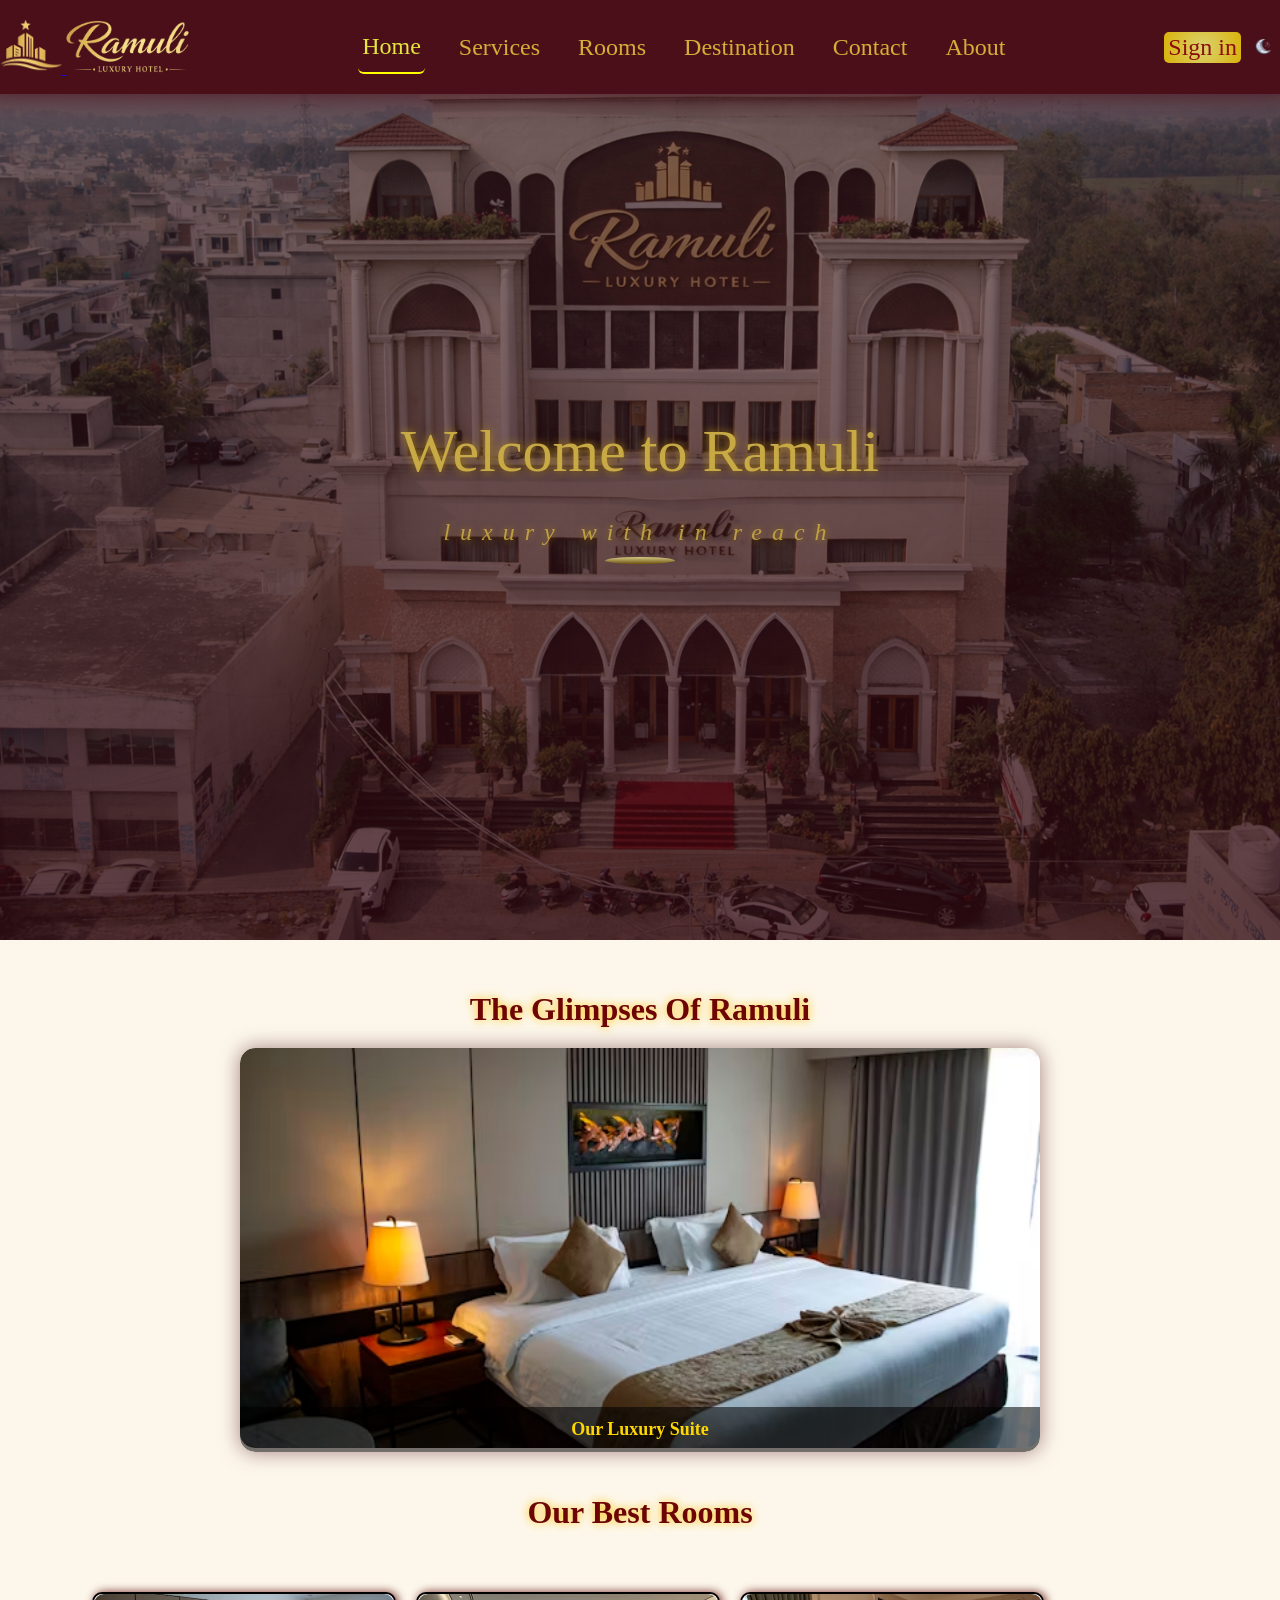
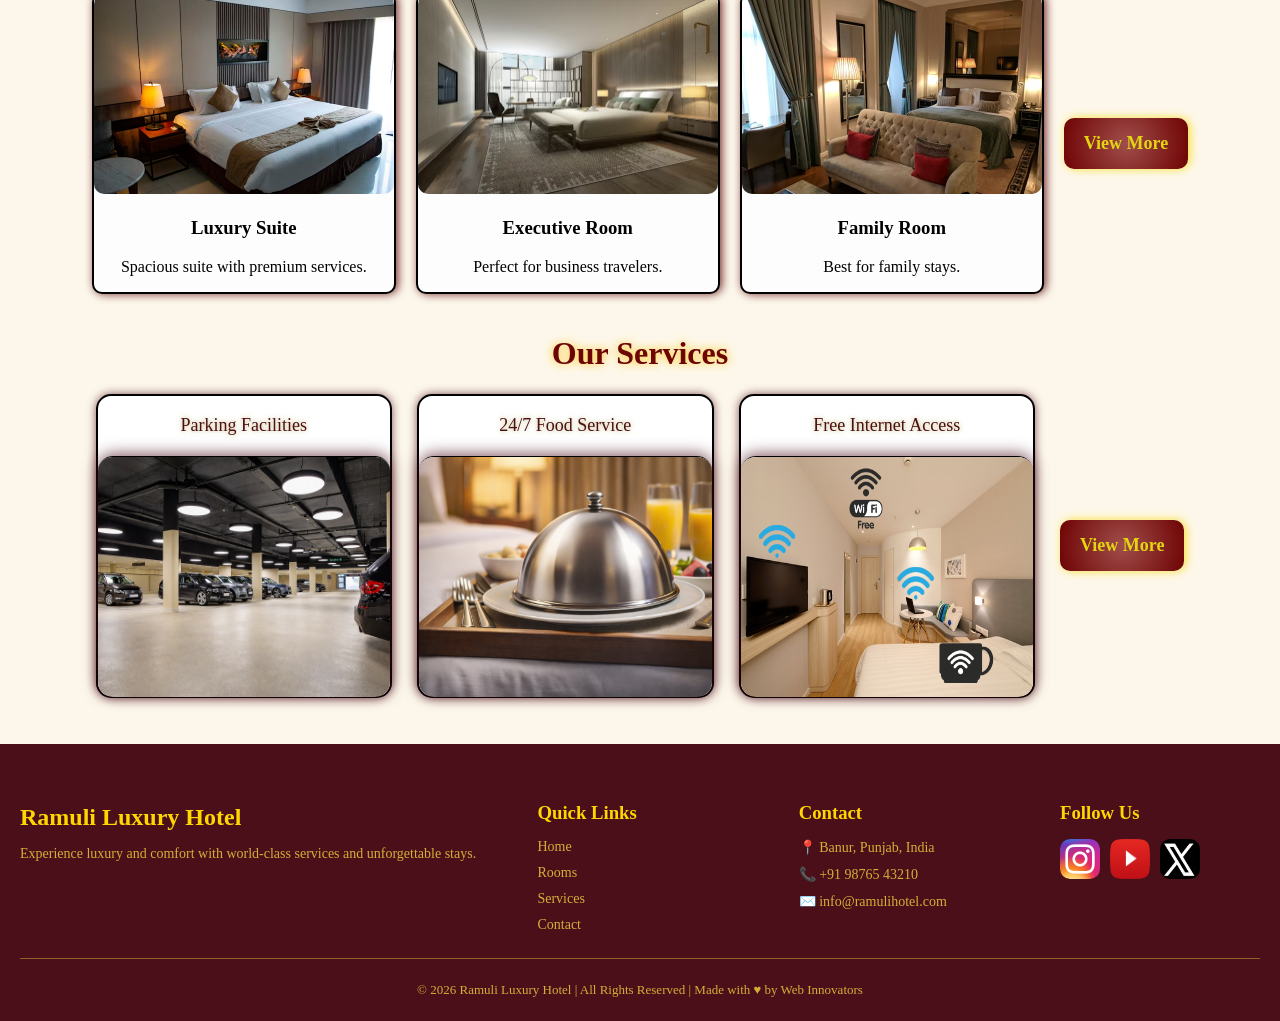
==== commit 9dc37795: "Add files via upload" ====
--- a/index.html
+++ b/index.html
@@ -71,7 +71,7 @@
     </nav>
 
     <div class="taghome">
-        <div class="welcome">Welcome to our hotel </div>
+        <div class="welcome">Welcome to Ramuli <br> <span>luxury with in reach </span> </div>
     </div>
 
 
@@ -149,7 +149,7 @@
             </div>
         </div>
     </div>
-    <script src="index.js"></script>
+    <button id="scrollbtn">&#8679;</button>
     <footer class="footer">
         <div class="footer-container">
             
@@ -193,6 +193,8 @@
             
         </div>
     </footer>
+
+
     <script src="index.js"></script>
     </body>
 </html>
--- a/index.css
+++ b/index.css
@@ -108,13 +108,16 @@
 
 .taghome {
     background-image: url(images/fornt_morning.png);
-    height: 85vh;
+    height: 100vh;
     margin-top: 40px;
     background-size: cover;
     display: flex;
     align-items: center;
     justify-content: center;
-    color: rgb(212, 175, 55);
+    color: rgb(199, 169, 70);
+    text-shadow:0px 0px 9px #b0880fe7;
+    /* outline: 2px blue;     */
+
 }
 
 
@@ -262,15 +265,34 @@
     animation: Fade 1s ease both;
 }
 
+.taghome::before {
+    content: '';
+    position: absolute;
+    inset: 0;
+    background: linear-gradient(180deg, rgba(55,8,18,0.42) 0%, rgba(55,8,18,0.68) 100%);
+}
+
 .welcome {
-    background-color: rgba(0, 0, 0, 0.8);
+    /* background-color: rgba(0, 0, 0, 0.8); */
     padding: 15px 40px;
+    text-align: center;
+    /* align-self: center; */
     border-radius: 10px;
-    font-size: 40px;
-    backdrop-filter: blur(5px);
+    font-size: 60px;
+    font-weight: 500;
+    
+    font-family: Georgia, serif,cursive;
+    /* backdrop-filter: blur(5px); */
     animation: floaa 0.8s ease-in-out infinite alternate;
     animation: Fade 0.8s ease forwards;
 
+}
+.welcome span {
+    font-weight: 100;
+    opacity:0.9;
+    letter-spacing: 10px;
+    font-size: x-large;
+    font-style: italic;
 }
 
 
@@ -292,9 +314,10 @@
     content: "";
     display: block;
     width: 70px;
-    height: 4px;
+    height: 7px;
     border-radius: 50%;
-    background: #ffc107;
+    /* background: #ffc107; */
+    background-image: linear-gradient(rgb(214, 202, 135),rgb(109, 82, 14));
     margin: auto;
     margin-top: 2px;
     
@@ -679,7 +702,7 @@
         align-items: center;
         padding-bottom: 20px;
     }
-    .hmcardfac { width: 400px; height: 250px; 
+    .hmcardfac { width: 80%; 
     }
 
     /* Room cards — full width on mobile */
@@ -769,24 +792,24 @@
     transform: scale(1.02);
 }
 
-/* .slideshowBox{
-    display: flex;
-
-}
-.slide{
-    display: flex;
-} */
-
-/* =========responsive ===============*/
-
-/* @media (max-width:768px){
-.slideshow{
-    flex-wrap: nowrap;
-    height: max-content;
-    width: 20px;
-}
-
-} */
+#scrollbtn{
+    position: fixed;
+    bottom: 100px;
+    right: 100px;
+    width: 40px ;
+    height: 40px;
+justify-content: center;
+align-items: center;
+    border-radius:50% ;
+    display: none;
+    font-size: x-large;
+    text-align: center;
+    color: rgb(242, 208, 13);
+    background-color: #350202cd;
+    border: none;
+    backdrop-filter: blur(10px);
+    box-shadow: 0px 0px 10px #350202;
+}
 
 
 
@@ -806,9 +829,12 @@
     box-shadow: 0px 0px 20px black;
 }
 
-body.dark .navtitle a,
-body.dark .navlogin a {
+body.dark .navtitle a {
     color: gold;
+}
+
+body.dark .navlogin a{
+    color: #350202;
 }
 
 /* Hero  */
@@ -849,16 +875,34 @@
 
 body.dark .contact-form input,
 body.dark .contact-form textarea {
-    background-color: #2a2a2a;
+    background-color: #420202;
     color: white;
     border: 1px solid #555;
 }
 
 /* Login & Register */
 body.dark #logincard,
-body.dark .register-card {
-    background-color: #1e1e1e;
+body.dark .register-card label,
+body.dark .register-card{
+    background-color: #460303;
+    color: rgba(253, 191, 47, 0.948);
+}
+
+body.dark .login-link a{
+    color:rgb(250, 228, 172);
+}
+
+
+
+body.dark #logincard input,
+body.dark .register-card input{
+    background-color: #350202;
     color: white;
+
+}
+body.dark #logincard ::placeholder,
+body.dark .register-card ::placeholder{
+    color: rgba(245, 245, 245, 0.71);
 }
 
 body.dark input {
@@ -909,4 +953,14 @@
 
 body {
     transition: background-color 0.4s ease, color 0.4s ease;
+}
+body.dark .taghome::before{
+    display: none;
+}
+body.dark .taghome{
+    backdrop-filter: opacity(0.1);
+}
+body.dark .welcome{
+    text-shadow: 0px 0px 6px black;
+    color: #fde767;
 }
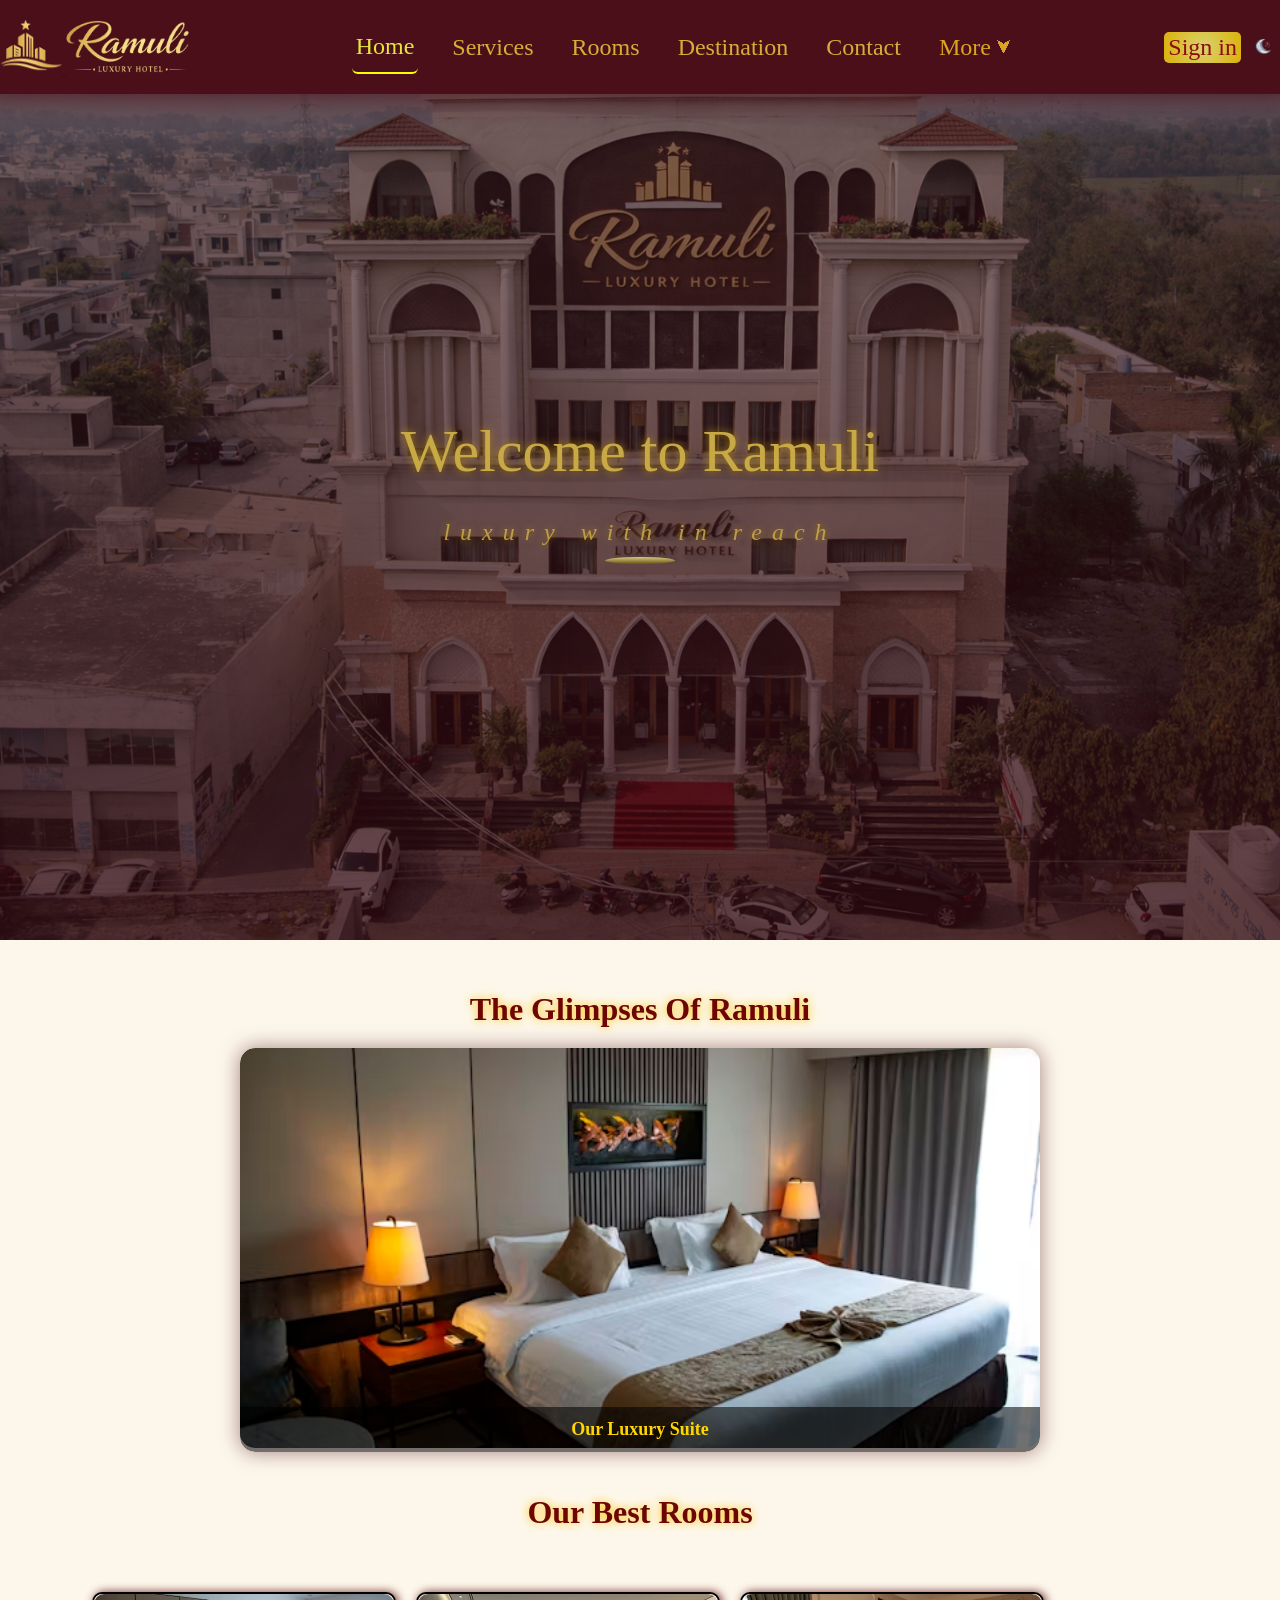
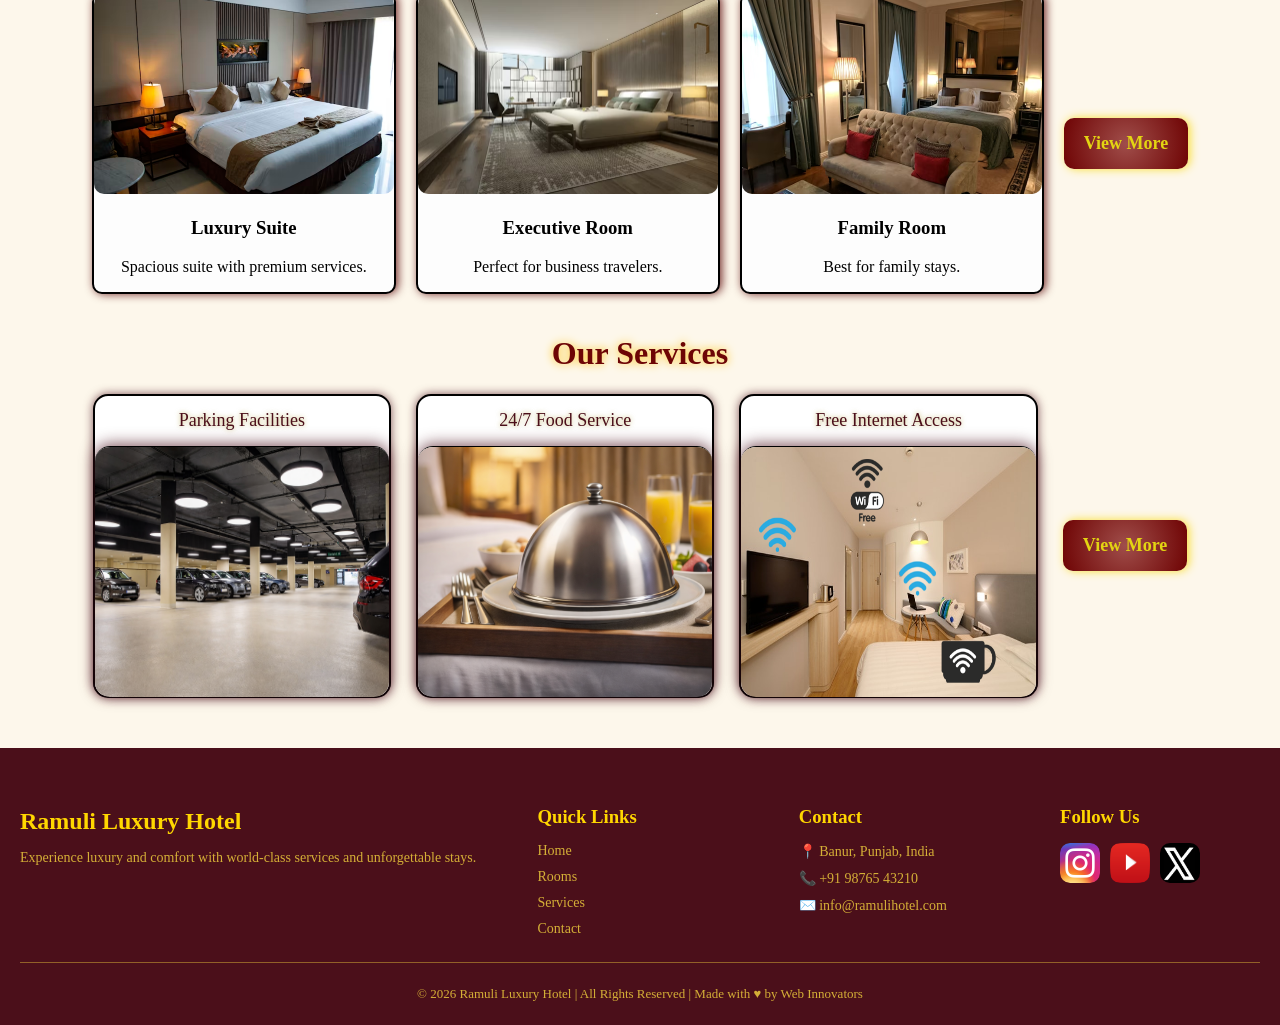
==== commit 87133b96: "Add files via upload" ====
--- a/index.html
+++ b/index.html
@@ -32,18 +32,27 @@
             <div class="nv-Services"><a href="services.html">Services</a> </div>
             <div class="nv-rooms"> <a href="rooms.html"> Rooms</a> </div>
             <div class="nv-destination"> <a href="destinations.html">Destination</a> </div>
-    
+
             <div class="nv-contact"> <a href="contact.html"> Contact</a> </div>
-            <div class="nv-about"> <a href="About.html"> About</a> </div>
+            <div class="nv-more dropdown"><span>More</span><span class="downarrow">&#11167;</span>
+             
+               <div class="dropdown-content">
+                <a href="about.html">About Us</a>
+                <a href="gallery.html">Gallery</a>
+                <a href="dining.html">Dining</a>
+                <a href="events.html">Events</a>
+            </div>
+        </div>
+        <!-- <div class="nv-about"> <a href="About.html"> About</a> </div> -->
         </div>
         <div class="navlogin">
             <div class="nv-login"> <a href="login.html">Sign in</a> </div>
             <button onclick="toggleTheme()" id="themeBtn"></button>
         </div>
-        
+
     </nav>
-    
-    
+
+
     <nav class="navbarm">
         <div class="logoname">
             <a href="index.html"><img src="images/building logo.png" alt="" id="logoalph">
@@ -59,11 +68,11 @@
                 <div class="line3"></div>
             </div>
         </div>
-        <div class="navtitle" id="sidebar"> 
+        <div class="navtitle" id="sidebar">
             <div class="nv-home"> <a href="index.html">Home</a> </div>
             <div class="nv-Services"><a href="services.html">Services</a> </div>
             <div class="nv-rooms"> <a href="rooms.html"> Rooms</a> </div>
-                        <div class="nv-destination"> <a href="destinations.html">Destinations</a> </div>
+            <div class="nv-destination"> <a href="destinations.html">Destinations</a> </div>
 
             <div class="nv-contact"> <a href="contact.html">Contact</a> </div>
             <div class="nv-about"> <a href="About.html"> About</a> </div>
@@ -152,13 +161,13 @@
     <button id="scrollbtn">&#8679;</button>
     <footer class="footer">
         <div class="footer-container">
-            
+
             <!-- Logo & About -->
             <div class="footer-section">
                 <h2>Ramuli Luxury Hotel</h2>
                 <p>Experience luxury and comfort with world-class services and unforgettable stays.</p>
             </div>
-            
+
             <!-- Quick Links -->
             <div class="footer-section">
                 <h3>Quick Links</h3>
@@ -167,7 +176,7 @@
                 <a href="services.html">Services</a>
                 <a href="contact.html">Contact</a>
             </div>
-            
+
             <!-- Contact Info -->
             <div class="footer-section">
                 <h3>Contact</h3>
@@ -175,7 +184,7 @@
                 <p>📞 +91 98765 43210</p>
                 <p>✉️ info@ramulihotel.com</p>
             </div>
-            
+
             <!-- Social Media -->
             <div class="footer-section">
                 <h3>Follow Us</h3>
@@ -185,16 +194,17 @@
                     <a href="#"><img src="images/Twitter_new_X_logo.png" alt=""></a>
                 </div>
             </div>
-            
-        </div>
-        
+
+        </div>
+
         <div class="footer-bottom">
             <p>&copy; 2026 Ramuli Luxury Hotel | All Rights Reserved | Made with &hearts; by Web Innovators</p>
-            
+
         </div>
     </footer>
 
 
     <script src="index.js"></script>
-    </body>
+</body>
+
 </html>
--- a/index.css
+++ b/index.css
@@ -5,7 +5,7 @@
     overflow-x: hidden;
 }
 
-.navbarm{
+.navbarm {
     display: none;
 }
 
@@ -74,32 +74,34 @@
 }
 
 
-.navlogin a:hover{
+.navlogin a:hover {
     color: rgb(248, 205, 32);
     padding-bottom: 2px;
     transition-duration: 0.1s;
 
 }
-.navlogin{
-    display: flex;
-}
-
-#themeBtn{
+
+.navlogin {
+    display: flex;
+}
+
+#themeBtn {
     display: block;
     height: 35px;
     width: 35px;
-    
+
     border: none;
     border-radius: 50%;
     background-image: url(images/moon.png);
     background-size: 130%;
 
     background-position: center;
-   
+
     background-color: #1a010100;
     align-self: center;
     text-align: center;
 }
+
 .menu-toggle {
     display: none;
     flex-direction: column;
@@ -115,7 +117,7 @@
     align-items: center;
     justify-content: center;
     color: rgb(199, 169, 70);
-    text-shadow:0px 0px 9px #b0880fe7;
+    text-shadow: 0px 0px 9px #b0880fe7;
     /* outline: 2px blue;     */
 
 }
@@ -124,13 +126,13 @@
 
 
 
-    
+
 
 @media (max-width:768px) {
-    
-    
-
-.navtitle {
+
+
+
+    .navtitle {
         right: 0;
         position: fixed;
         top: 0;
@@ -150,87 +152,165 @@
         z-index: -1;
     }
 
-    
-    
-.navtitle.active{
-    right: 0;
-    z-index: -1;
-}   
-
-    .navbarm{
-        
-    display: flex;
-    height: 6vh;
-   max-width: 100%;
-    align-self: center;
-    justify-content: space-between;
-    padding: 20px;
-    /* background-color: rgba(43, 1, 14, 0.895); */
-    background-color: rgb(75, 15, 26);
-    
-    /* background-image: radial-gradient(circle rgb(176, 57, 79) rgb(75,15,26) ); */
-    /* box-shadow: 0px 50px 90px   rgba(43, 1, 14, 0.895); // rgba(175, 144, 6, 0.895) */
-    box-shadow: 0px 0px 30px rgb(75, 15, 26);
-    position: fixed;
-    z-index: 1;
-    margin-top: 0%;
-    }
-    .menu-toggle{
+
+
+    .navtitle.active {
+        right: 0;
+        z-index: -1;
+    }
+
+    .navbarm {
+
+        display: flex;
+        height: 6vh;
+        max-width: 100%;
+        align-self: center;
+        justify-content: space-between;
+        padding: 20px;
+        /* background-color: rgba(43, 1, 14, 0.895); */
+        background-color: rgb(75, 15, 26);
+
+        /* background-image: radial-gradient(circle rgb(176, 57, 79) rgb(75,15,26) ); */
+        /* box-shadow: 0px 50px 90px   rgba(43, 1, 14, 0.895); // rgba(175, 144, 6, 0.895) */
+        box-shadow: 0px 0px 30px rgb(75, 15, 26);
+        position: fixed;
+        z-index: 1;
+        margin-top: 0%;
+    }
+
+    .menu-toggle {
         display: flex;
         flex-direction: column;
 
     }
-    .menum{
+
+    .menum {
         display: flex;
         justify-content: center;
         align-items: center;
         gap: 5px;
         margin-right: 10px;
     }
-    .menu-toggle div{
-    width: 30px;
-    height: 3px;
-    background: radial-gradient(
-        circle,
-        rgba(250, 250, 11, 0.918),
-        rgb(207, 186, 49)
-    );
-    z-index: 5;
-    border-radius: 5px;
-    }
-    [class^="line"]{
+
+    .menu-toggle div {
+        width: 30px;
+        height: 3px;
+        background: radial-gradient(circle,
+                rgba(250, 250, 11, 0.918),
+                rgb(207, 186, 49));
+        z-index: 5;
+        border-radius: 5px;
+    }
+
+    [class^="line"] {
         color: #ffc107;
         width: 30px;
         height: 10px;
     }
+
     nav {
         display: flex;
         justify-content: space-between;
         z-index: 1;
     }
 
-    
+
     .menu-toggle {
         display: flex;
     }
+
     .navlogin a {
         font-size: large;
     }
+
     .logoname {
-    margin-left: 5px;
-}
+        margin-left: 5px;
+    }
 
     .taghome {
-        height: 70vh;              
-                 
+        height: 70vh;
+
         background-position: center;
-        /* background-size: contain;  */
+
         background-size: 190%;
         background-repeat: no-repeat;
     }
 
 }
 
+
+[class^="nv"] {
+    display: flex;
+    justify-content: center;
+    align-items: center;
+    padding: 4px;
+    font-size: x-large;
+}
+
+
+.nv-more {
+    gap: 5px;
+
+}
+
+.downarrow {
+    font-size: medium;
+    transition-duration: 0.5s;
+}
+
+.dropdown {
+    position: relative;
+    /* display: inline-block; */
+    cursor: pointer;
+}
+
+
+.dropdown-content {
+    display: none;
+    position: absolute;
+    color: gold;
+    /* background-image: radial-gradient(at top, rgba(112, 78, 5, 0.786) 10%,rgba(72, 42, 1, 0.848) 30%,rgb(68, 0, 0)); */
+    min-width: 150px;
+background-image: radial-gradient(
+  circle at top,
+  rgba(255, 166, 0, 0.222) 1%,
+  rgb(100, 10, 10) 30%,
+  rgb(46, 2, 2) 100%
+);
+    box-shadow: 3px 5px 8px rgba(53, 3, 3, 0.707);
+    backdrop-filter: blur(10px);
+    z-index: 10;
+    border-radius: 5px;
+    top: 100%;
+    left: 0;
+
+}
+
+.dropdown-content a {
+    color: gold;
+    padding: 10px 16px;
+    text-decoration: none;
+    display: block;
+    font-size: 20px;
+}
+
+.dropdown-content a:hover {
+    padding: 10px 16px;
+    color: goldenrod;
+}
+
+/* .uparrow{
+    display: none;
+    transform: rotate(45deg);
+} */
+.dropdown:hover .dropdown-content {
+    display: block;
+}
+
+.dropdown:hover .downarrow {
+    transform: rotate(180deg);
+    transition-duration: 0.5s;
+}
 
 
 body {
@@ -269,7 +349,7 @@
     content: '';
     position: absolute;
     inset: 0;
-    background: linear-gradient(180deg, rgba(55,8,18,0.42) 0%, rgba(55,8,18,0.68) 100%);
+    background: linear-gradient(180deg, rgba(55, 8, 18, 0.42) 0%, rgba(55, 8, 18, 0.68) 100%);
 }
 
 .welcome {
@@ -280,16 +360,17 @@
     border-radius: 10px;
     font-size: 60px;
     font-weight: 500;
-    
-    font-family: Georgia, serif,cursive;
+
+    font-family: Georgia, serif, cursive;
     /* backdrop-filter: blur(5px); */
     animation: floaa 0.8s ease-in-out infinite alternate;
     animation: Fade 0.8s ease forwards;
 
 }
+
 .welcome span {
     font-weight: 100;
-    opacity:0.9;
+    opacity: 0.9;
     letter-spacing: 10px;
     font-size: x-large;
     font-style: italic;
@@ -317,36 +398,30 @@
     height: 7px;
     border-radius: 50%;
     /* background: #ffc107; */
-    background-image: linear-gradient(rgb(214, 202, 135),rgb(109, 82, 14));
+    background-image: linear-gradient(rgb(214, 202, 135), rgb(109, 82, 14));
     margin: auto;
     margin-top: 2px;
-    
+
 }
 
 @media (max-width:768px) {
 
-    .welcome{
+    .welcome {
         padding: 15px 25px;
 
-    font-size:25px ;
-    }
-    .tag{
-        
+        font-size: 25px;
+    }
+
+    .tag {
+
         background-size: 190%;
         background-position: center;
         background-repeat: no-repeat;
-        height: 70vh;              
-        margin-top: 20px;  
-    }
-}
-
-[class^="nv"] {
-    display: flex;
-    justify-content: center;
-    align-items: center;
-    padding: 4px;
-    font-size: x-large;
-}
+        height: 70vh;
+        margin-top: 20px;
+    }
+}
+
 
 
 
@@ -421,33 +496,34 @@
 } */
 
 /* ===== SLIDESHOW SECTION ===== */
-        .slideshow {
-            padding: 30px 20px 10px;
-            text-align: center;
-        }
-
-        .slideshow h1 {
-            color: rgb(109, 5, 5);
-            text-shadow: 0px 0px 10px #ffc107;
-            margin-bottom: 20px;
-        }
-
-        /* The slideshow box itself */
-        .slideshowBox {
-            position: relative;          /* needed so arrows can be positioned inside it */
-            width: 80%;
-            max-width: 800px;
-            margin: 0 auto;
-            border-radius: 15px;
-            overflow: hidden;
-             
-            box-shadow: 0px 0px 20px rgba(75, 15, 26, 0.5);
-        }
-
-        /* Each slide — hidden by default */
-        /* .slide {
+.slideshow {
+    padding: 30px 20px 10px;
+    text-align: center;
+}
+
+.slideshow h1 {
+    color: rgb(109, 5, 5);
+    text-shadow: 0px 0px 10px #ffc107;
+    margin-bottom: 20px;
+}
+
+/* The slideshow box itself */
+.slideshowBox {
+    position: relative;
+    /* needed so arrows can be positioned inside it */
+    width: 80%;
+    max-width: 800px;
+    margin: 0 auto;
+    border-radius: 15px;
+    overflow: hidden;
+
+    box-shadow: 0px 0px 20px rgba(75, 15, 26, 0.5);
+}
+
+/* Each slide — hidden by default */
+/* .slide {
             display: none;               /* JS will show one at a time */
-            /*position: relative;
+/*position: relative;
             transition: opacity 1s ease-in-out;
         } */
 .slide {
@@ -457,54 +533,57 @@
     left: 0;
 
     opacity: 0;
-    transition: opacity 0.5s ease-in-out; /* smooth fade */
+    transition: opacity 0.5s ease-in-out;
+    /* smooth fade */
 }
 
 /* Only active slide is visible */
 .slide.active-slide {
     opacity: 1;
     position: relative;
-   
-}
-        /* The active/visible slide */
-        .slide.active-slide {
-            display: block;
-        }
-
-        .slide img {
-            width: 100%;
-            height: 400px;
-            object-fit: cover;
-            border-radius: 15px;
-        }
-
-        /* Caption text over the image */
-        .slide-caption {
-            position: absolute;
-            bottom: 0;
-            left: 0;
-            right: 0;
-            background: rgba(0, 0, 0, 0.55);
-            color: gold;
-            padding: 12px 20px;
-            font-size: large;
-            font-weight: bold;
-            border-bottom-left-radius: 15px;
-            border-bottom-right-radius: 15px;
-        }
-        
-
-        
-
-        @media (max-width: 768px) {
-            .slideshow-box {
-                width: 95%;
-            }
-            .slide img {
-                height: 230px;
-            }
-            
-        }
+
+}
+
+/* The active/visible slide */
+.slide.active-slide {
+    display: block;
+}
+
+.slide img {
+    width: 100%;
+    height: 400px;
+    object-fit: cover;
+    border-radius: 15px;
+}
+
+/* Caption text over the image */
+.slide-caption {
+    position: absolute;
+    bottom: 0;
+    left: 0;
+    right: 0;
+    background: rgba(0, 0, 0, 0.55);
+    color: gold;
+    padding: 12px 20px;
+    font-size: large;
+    font-weight: bold;
+    border-bottom-left-radius: 15px;
+    border-bottom-right-radius: 15px;
+}
+
+
+
+
+@media (max-width: 768px) {
+    .slideshow-box {
+        width: 95%;
+    }
+
+    .slide img {
+        height: 230px;
+    }
+
+}
 
 
 .hmrooms-container {
@@ -616,7 +695,7 @@
 
     display: flex;
     flex-wrap: wrap;
-    height: 300px;
+    /* height: 300px; */
 
     gap: 25px;
     justify-content: center;
@@ -643,17 +722,18 @@
     font-style: normal;
     text-shadow: 0px 0px 5px rgba(163, 139, 19, 0.627);
     align-self: center;
-    height: 20%;
+    height: 50px;
     font-size: large;
-    
+
 }
 
 .hmcardfac .img {
     display: block;
     width: 100%;
-    height: 80%;
-    
-    
+    height: 250px;
+    bottom: 0;
+
+
 
 }
 
@@ -672,7 +752,7 @@
     border-radius: 15px;
     border-top: 1px solid black;
     box-shadow: 0px -2px 15px rgba(75, 15, 26, 0.697);
-/* object-fit: cover; */
+    /* object-fit: cover; */
 }
 
 .viewfacbtn {
@@ -681,32 +761,28 @@
     justify-content: center;
 }
 
-@media (max-width:768px){
-    /* .hmfac{
-    display: flex;
-   height:max-content;
-    flex-direction: column;
-    
-    }
-
-    .hmcardfac{
-    width: 300px;
-    height: fit-content;
-    gap: 2px;
-        } */
-
-
-        .hmfac {
+@media (max-width:768px) {
+
+
+    .hmfac {
         height: max-content;
         flex-direction: column;
         align-items: center;
         padding-bottom: 20px;
     }
-    .hmcardfac { width: 80%; 
+
+    .hmfac {
+        width: 75%;
+    }
+
+    .hmcardfac {
+        width: 100%;
     }
 
     /* Room cards — full width on mobile */
-    .hmroom-card { width: 90%; }
+    .hmroom-card {
+        width: 90%;
+    }
 }
 
 
@@ -792,15 +868,15 @@
     transform: scale(1.02);
 }
 
-#scrollbtn{
+#scrollbtn {
     position: fixed;
     bottom: 100px;
     right: 100px;
-    width: 40px ;
+    width: 40px;
     height: 40px;
-justify-content: center;
-align-items: center;
-    border-radius:50% ;
+    justify-content: center;
+    align-items: center;
+    border-radius: 50%;
     display: none;
     font-size: x-large;
     text-align: center;
@@ -809,9 +885,19 @@
     border: none;
     backdrop-filter: blur(10px);
     box-shadow: 0px 0px 10px #350202;
-}
-
-
+    
+}
+
+@media (max-width:768px) {
+
+    #scrollbtn {
+        font-size: large;
+        bottom: 50px;
+        right: 25px;
+        width: 30px;
+        height: 30px;
+    }
+}
 
 
 
@@ -833,39 +919,49 @@
     color: gold;
 }
 
-body.dark .navlogin a{
+body.dark .navlogin a {
     color: #350202;
 }
 
 /* Hero  */
 body.dark .tag,
 body.dark .taghome {
-    
+
     background-image: url(images/front\ night.png);
     backdrop-filter: brightness(0.8);
-    
+
     transition: background-color 0.4s ease, color 0.4s ease;
 
 }
-body.dark .tag
-    {
-background-image: url(images/front\ night_blur.png);
-    }
-
-body.dark .tag .txt{
+
+body.dark .tag {
+    background-image: url(images/front\ night_blur.png);
+}
+
+body.dark .tag .txt {
     filter: brightness(1);
 }
 
 /* Cards (rooms, services, etc.) */
 body.dark .hmroom-card,
 body.dark .hmcardfac,
-body.dark .room-card,
+
 body.dark .cardfac {
     background-color: #350202;
     color: white;
     border-color: #444;
     box-shadow: 0px 0px 10px rgba(113, 102, 102, 0.516);
 }
+body.dark .room-card{
+
+        background-image: radial-gradient(circle at top,rgba(112, 107, 7, 0.742) 10%,rgb(46, 0, 0));
+
+    background-color: #350202;
+    color: white;
+    border-color: #444;
+    box-shadow: 0px 0px 10px rgba(113, 102, 102, 0.516);
+
+}
 
 /* Contact form */
 body.dark .contact-form {
@@ -883,25 +979,26 @@
 /* Login & Register */
 body.dark #logincard,
 body.dark .register-card label,
-body.dark .register-card{
+body.dark .register-card {
     background-color: #460303;
     color: rgba(253, 191, 47, 0.948);
 }
 
-body.dark .login-link a{
-    color:rgb(250, 228, 172);
+body.dark .login-link a {
+    color: rgb(250, 228, 172);
 }
 
 
 
 body.dark #logincard input,
-body.dark .register-card input{
+body.dark .register-card input {
     background-color: #350202;
     color: white;
 
 }
+
 body.dark #logincard ::placeholder,
-body.dark .register-card ::placeholder{
+body.dark .register-card ::placeholder {
     color: rgba(245, 245, 245, 0.71);
 }
 
@@ -918,9 +1015,11 @@
     background: gold;
     color: black;
 }
-body.dark .hmfactag{
+
+body.dark .hmfactag {
     color: gold;
 }
+
 /* Footer */
 body.dark .footer {
     background-color: #3e0101;
@@ -928,21 +1027,22 @@
 }
 
 
-body.dark #themeBtn{
+body.dark #themeBtn {
     display: block;
-    
-    
-   
+
+
+
     border-radius: 50%;
     background-image: url(images/sun.png);
     background-size: 130%;
 
     background-position: center;
-    
-  
+
+
     align-self: center;
     text-align: center;
 }
+
 /* Text s */
 body.dark h1,
 body.dark h2,
@@ -954,13 +1054,21 @@
 body {
     transition: background-color 0.4s ease, color 0.4s ease;
 }
-body.dark .taghome::before{
+
+body.dark .taghome::before {
     display: none;
 }
-body.dark .taghome{
+
+body.dark .taghome {
     backdrop-filter: opacity(0.1);
 }
-body.dark .welcome{
+
+body.dark .welcome {
     text-shadow: 0px 0px 6px black;
     color: #fde767;
+}
+body.dark #scrollbtn{
+color:  #250202;
+font-style: bold;
+    background-color: rgba(252, 223, 59, 0.938);
 }
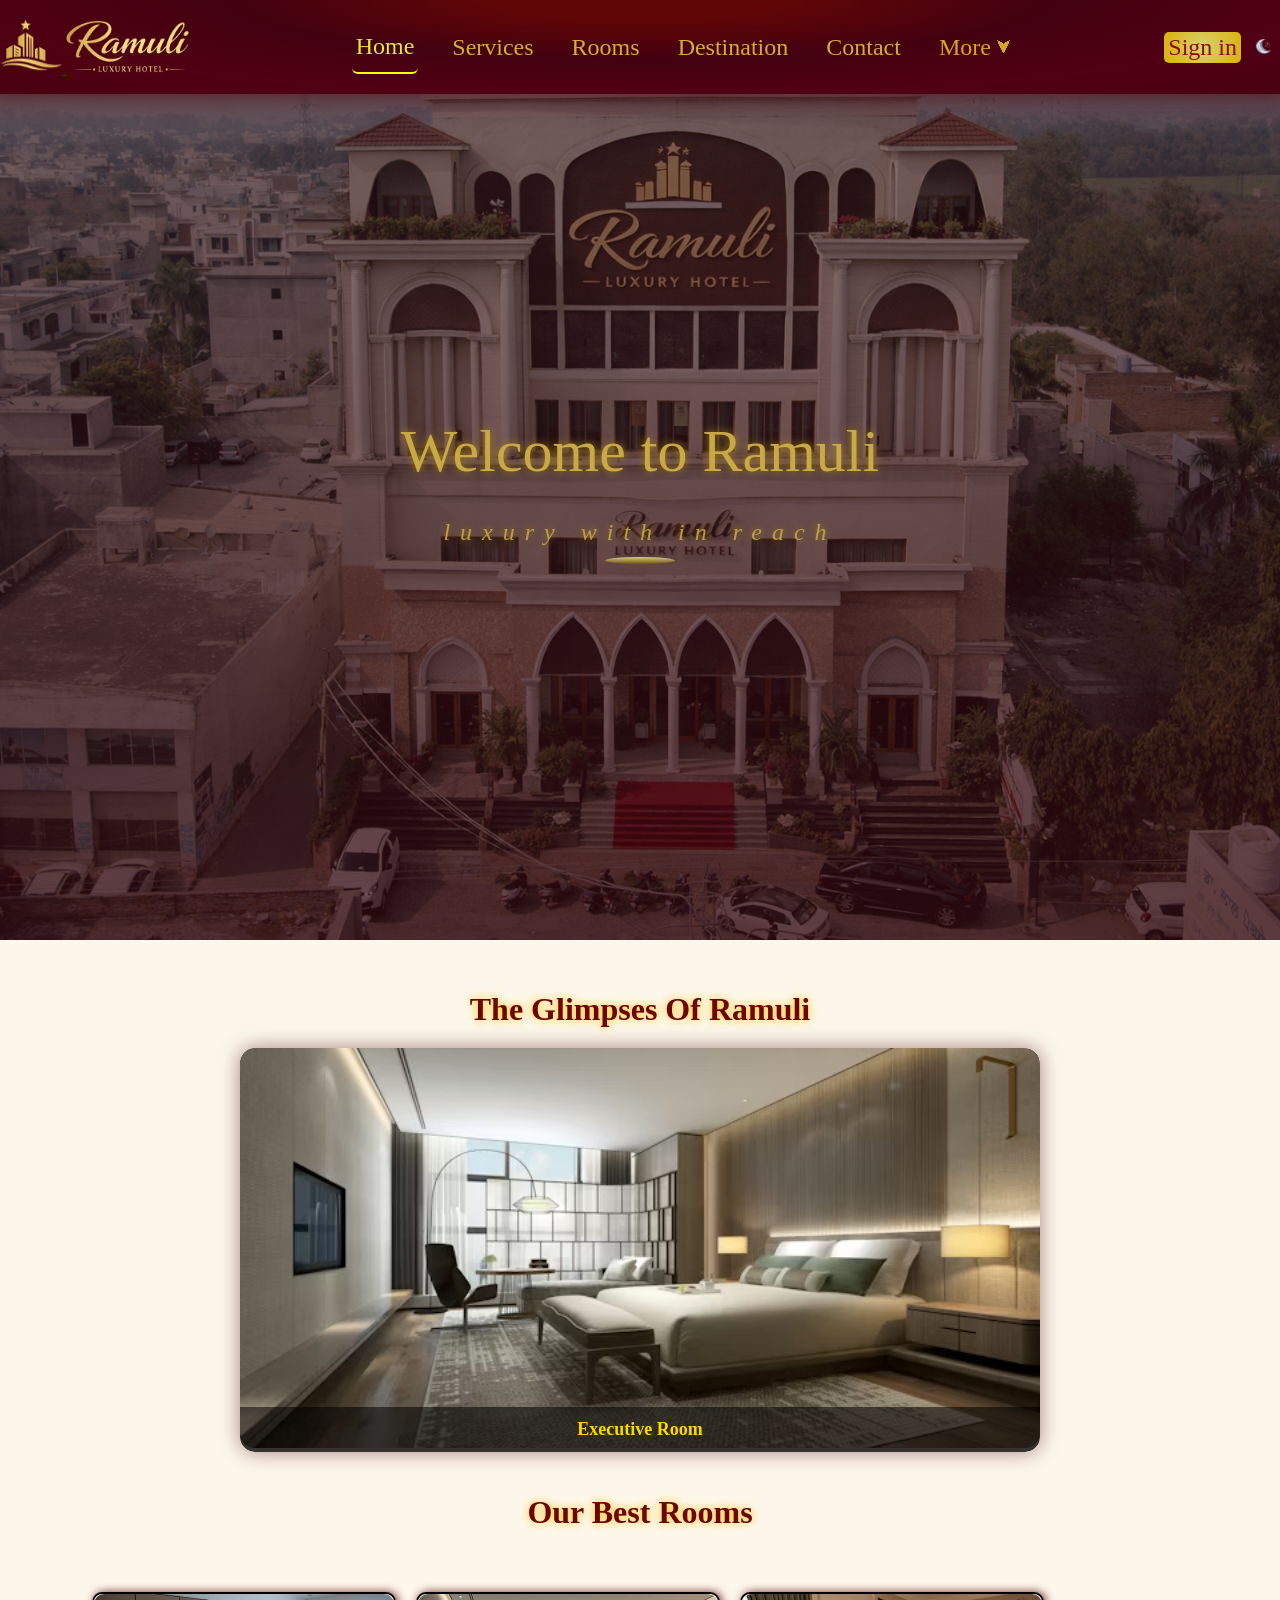
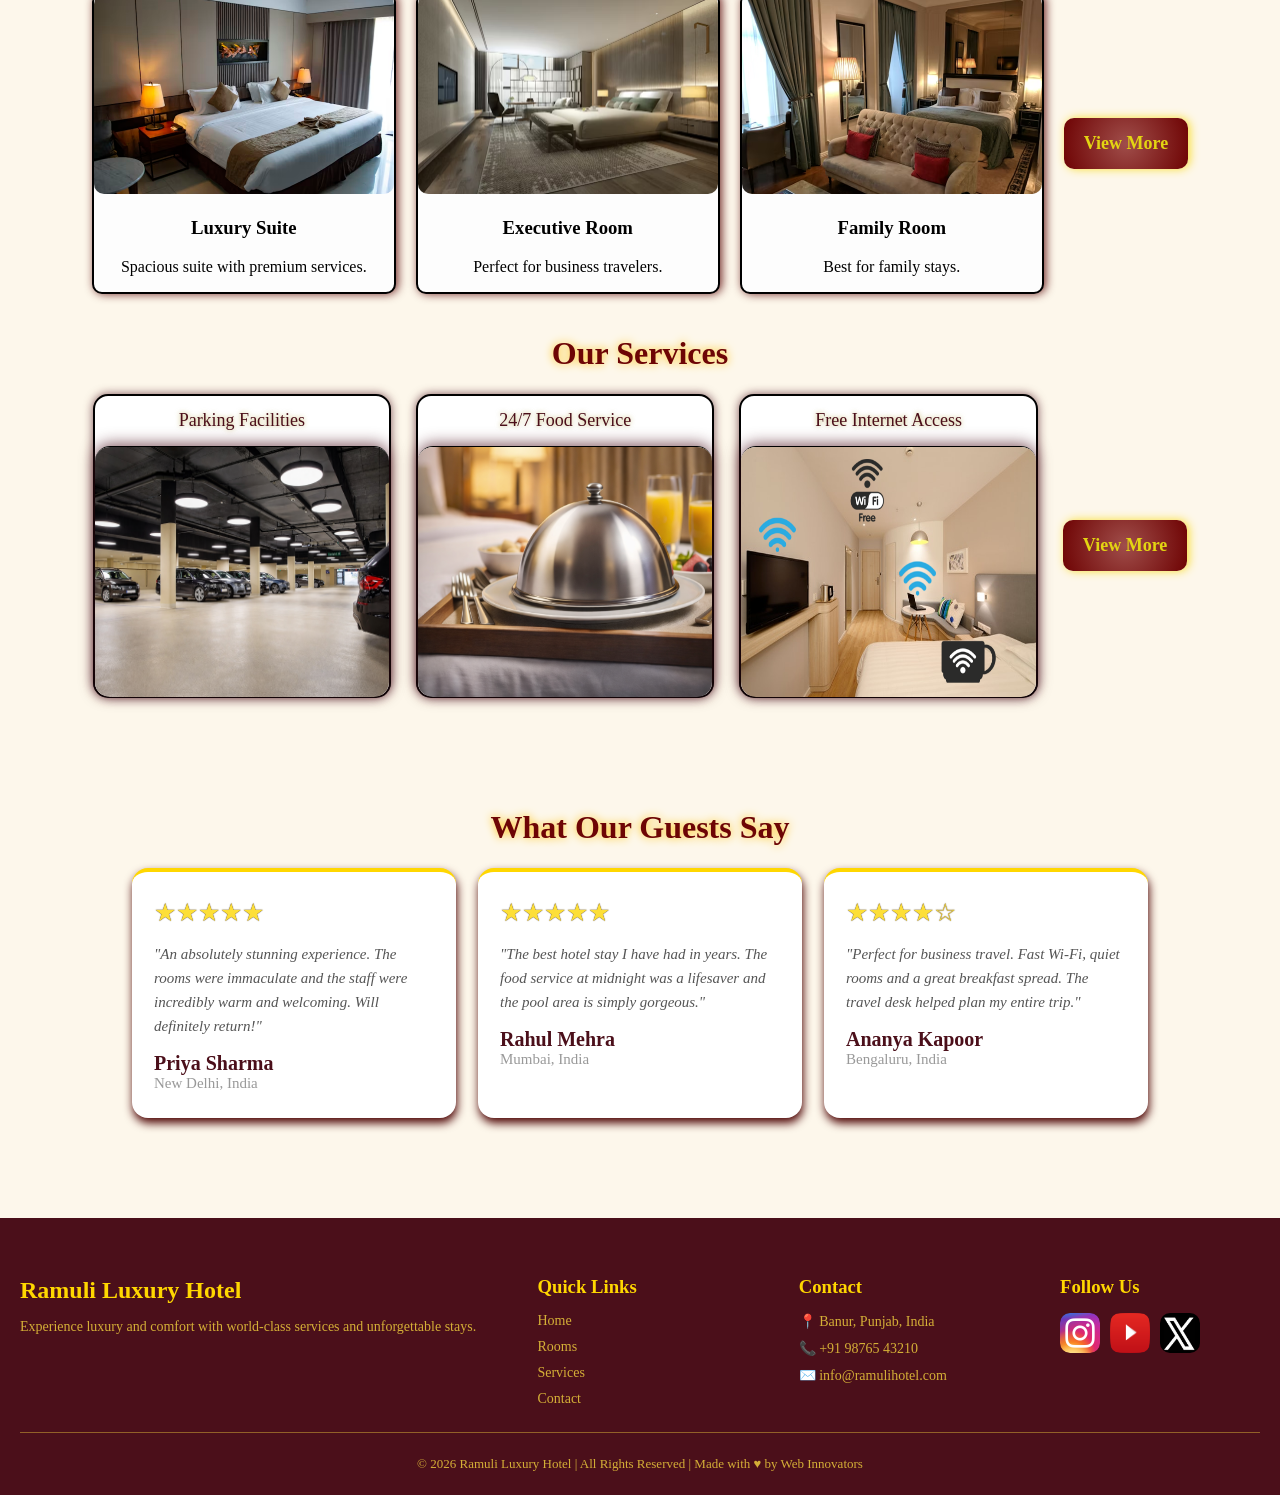
==== commit 2082beb6: "Add files via upload" ====
--- a/index.html
+++ b/index.html
@@ -37,10 +37,10 @@
             <div class="nv-more dropdown"><span>More</span><span class="downarrow">&#11167;</span>
              
                <div class="dropdown-content">
-                <a href="about.html">About Us</a>
-                <a href="gallery.html">Gallery</a>
-                <a href="dining.html">Dining</a>
-                <a href="events.html">Events</a>
+                   <a href="events.html">Restaurant</a>
+                   <a href="gallery.html">Gallery</a>
+                   <a href="dining.html">Dining</a>
+                   <a href="about.html">About Us</a>
             </div>
         </div>
         <!-- <div class="nv-about"> <a href="About.html"> About</a> </div> -->
@@ -158,6 +158,33 @@
             </div>
         </div>
     </div>
+
+    <div>
+        <div class="reviewhome">
+            <h1>What Our Guests Say</h1>
+        <div class="review-container">
+            <div class="review-card">
+                <div class="stars">&#9733;&#9733;&#9733;&#9733;&#9733;</div>
+                <p>"An absolutely stunning experience. The rooms were immaculate and the staff were incredibly warm and welcoming. Will definitely return!"</p>
+                <div class="author">Priya Sharma</div>
+                <div class="location">New Delhi, India</div>
+            </div>
+            <div class="review-card">
+                <div class="stars">&#9733;&#9733;&#9733;&#9733;&#9733;</div>
+                <p>"The best hotel stay I have had in years. The food service at midnight was a lifesaver and the pool area is simply gorgeous."</p>
+                <div class="author">Rahul Mehra</div>
+                <div class="location">Mumbai, India</div>
+            </div>
+            <div class="review-card">
+                <div class="stars">&#9733;&#9733;&#9733;&#9733;&#9734;</div>
+                <p>"Perfect for business travel. Fast Wi-Fi, quiet rooms and a great breakfast spread. The travel desk helped plan my entire trip."</p>
+                <div class="author">Ananya Kapoor</div>
+                <div class="location">Bengaluru, India</div>
+            </div>
+        </div>
+
+        </div>
+    </div>
     <button id="scrollbtn">&#8679;</button>
     <footer class="footer">
         <div class="footer-container">
--- a/index.css
+++ b/index.css
@@ -14,13 +14,16 @@
     height: 6vh;
     width: 100%;
     align-self: center;
+    /* background-color: rgb(75, 15, 26); */
     justify-content: space-between;
     padding: 20px;
     /* background-color: rgba(43, 1, 14, 0.895); */
-    background-color: rgb(75, 15, 26);
-    /* background-image: radial-gradient(circle rgb(176, 57, 79) rgb(75,15,26) ); */
-    /* box-shadow: 0px 50px 90px   rgba(43, 1, 14, 0.895); // rgba(175, 144, 6, 0.895) */
+/* background: linear-gradient(to right, #4b0f1a, #6e1d2e, #4b0f1a);    box-shadow: 0px 50px 90px   rgba(43, 1, 14, 0.895); // rgba(175, 144, 6, 0.895) */
+background: 
+  radial-gradient( at top, rgba(93, 1, 1, 0.98) 15%, #430110, #500113, #48010e);
+  /* linear-gradient(135deg, #2b0c13, #4b0f1a); */
     box-shadow: 0px 0px 30px rgb(75, 15, 26);
+    backdrop-filter: blur(10px);
     position: fixed;
     z-index: 2;
     margin-top: 0%;
@@ -270,15 +273,19 @@
     position: absolute;
     color: gold;
     /* background-image: radial-gradient(at top, rgba(112, 78, 5, 0.786) 10%,rgba(72, 42, 1, 0.848) 30%,rgb(68, 0, 0)); */
-    min-width: 150px;
-background-image: radial-gradient(
-  circle at top,
-  rgba(255, 166, 0, 0.222) 1%,
-  rgb(100, 10, 10) 30%,
-  rgb(46, 2, 2) 100%
-);
+    min-width: 200px;
+    /* gap: 100px; */
+    padding: 20px 10px;
+    /* background-image: radial-gradient(circle at top,
+            rgba(255, 116, 116, 0.4) 1%,
+            rgb(100, 10, 10, 0.4) 30%,
+            rgb(46, 2, 2, 0.8) 100%); */
+background-image:   radial-gradient( 120% 60% at top, rgba(93, 1, 1, 0.98) 15%, #430110, #500113, #48010e);
+;
+opacity: 0.8;
     box-shadow: 3px 5px 8px rgba(53, 3, 3, 0.707);
-    backdrop-filter: blur(10px);
+    backdrop-filter: blur(7px);
+  
     z-index: 10;
     border-radius: 5px;
     top: 100%;
@@ -287,16 +294,17 @@
 }
 
 .dropdown-content a {
-    color: gold;
-    padding: 10px 16px;
+    color: rgb(255, 217, 0);
+    padding: 16px 12px;
     text-decoration: none;
     display: block;
-    font-size: 20px;
+    font-size: 25px;
 }
 
 .dropdown-content a:hover {
-    padding: 10px 16px;
-    color: goldenrod;
+    padding: 16px 12px;
+    color: rgb(255, 183, 0);
+
 }
 
 /* .uparrow{
@@ -669,19 +677,13 @@
 }
 
 
-.hmrooms-container h1 {
+.hmrooms-container h1,
+.hmservices h1,
+.reviewhome h1 {
     color: rgb(109, 5, 5);
     text-shadow: 0px 0px 10px #ffc107;
 }
 
-
-
-
-
-.hmservices h1 {
-    color: rgb(109, 5, 5);
-    text-shadow: 0px 0px 10px #ffc107;
-}
 
 .hmservices {
     display: flex;
@@ -785,7 +787,77 @@
     }
 }
 
-
+.reviewhome {
+    padding: 40px 20px 50px;
+    text-align: center;
+    margin-top: 50px;
+}
+
+
+
+.review-container {
+    display: flex;
+    flex-wrap: wrap;
+    gap: 22px;
+    justify-content: center;
+}
+
+.review-card {
+    background: white;
+    border-radius: 16px;
+    padding: 26px 22px;
+    width: 280px;
+    box-shadow: 0 4px 20px rgba(75, 15, 26, 0.15);
+    border-top: 4px solid gold;
+    text-align: left;
+    box-shadow: 1px 5px 10px rgb(75, 0, 0);
+    transition: transform 0.3s;
+    transition-duration:  0.2s;
+}
+
+.review-card:hover {
+    transform: translateY(-5px);
+    box-shadow: 1px 10px 10px rgb(75, 0, 0);
+
+}
+
+.review-card .stars {
+    color: rgb(253, 223, 55);
+    text-shadow:0px 0px 1px #1a0101;
+    font-size: 25px;
+    margin-bottom: 10px;
+}
+
+.review-card p {
+    font-size: 15px;
+    color: #555;
+    font-style: italic;
+    margin-bottom: 14px;
+    line-height: 1.6;
+}
+
+.review-card .author {
+    font-weight: bold;
+    color: rgb(75, 15, 26);
+    font-size: 20px;
+}
+
+.review-card .location {
+    font-size: 15px;
+    color: #999;
+}
+
+body.dark .review-card {
+    background: #350202;
+    color: #eee;
+}
+body.dark .review-card .author{
+    color: goldenrod;
+}
+
+body.dark .review-card p {
+    color: #ccc;
+}
 
 
 
@@ -885,7 +957,7 @@
     border: none;
     backdrop-filter: blur(10px);
     box-shadow: 0px 0px 10px #350202;
-    
+
 }
 
 @media (max-width:768px) {
@@ -952,9 +1024,10 @@
     border-color: #444;
     box-shadow: 0px 0px 10px rgba(113, 102, 102, 0.516);
 }
-body.dark .room-card{
-
-        background-image: radial-gradient(circle at top,rgba(112, 107, 7, 0.742) 10%,rgb(46, 0, 0));
+
+body.dark .room-card {
+
+    background-image: radial-gradient(circle at top, rgba(112, 107, 7, 0.742) 10%, rgb(46, 0, 0));
 
     background-color: #350202;
     color: white;
@@ -1067,8 +1140,9 @@
     text-shadow: 0px 0px 6px black;
     color: #fde767;
 }
-body.dark #scrollbtn{
-color:  #250202;
-font-style: bold;
+
+body.dark #scrollbtn {
+    color: #250202;
+    font-style: bold;
     background-color: rgba(252, 223, 59, 0.938);
 }
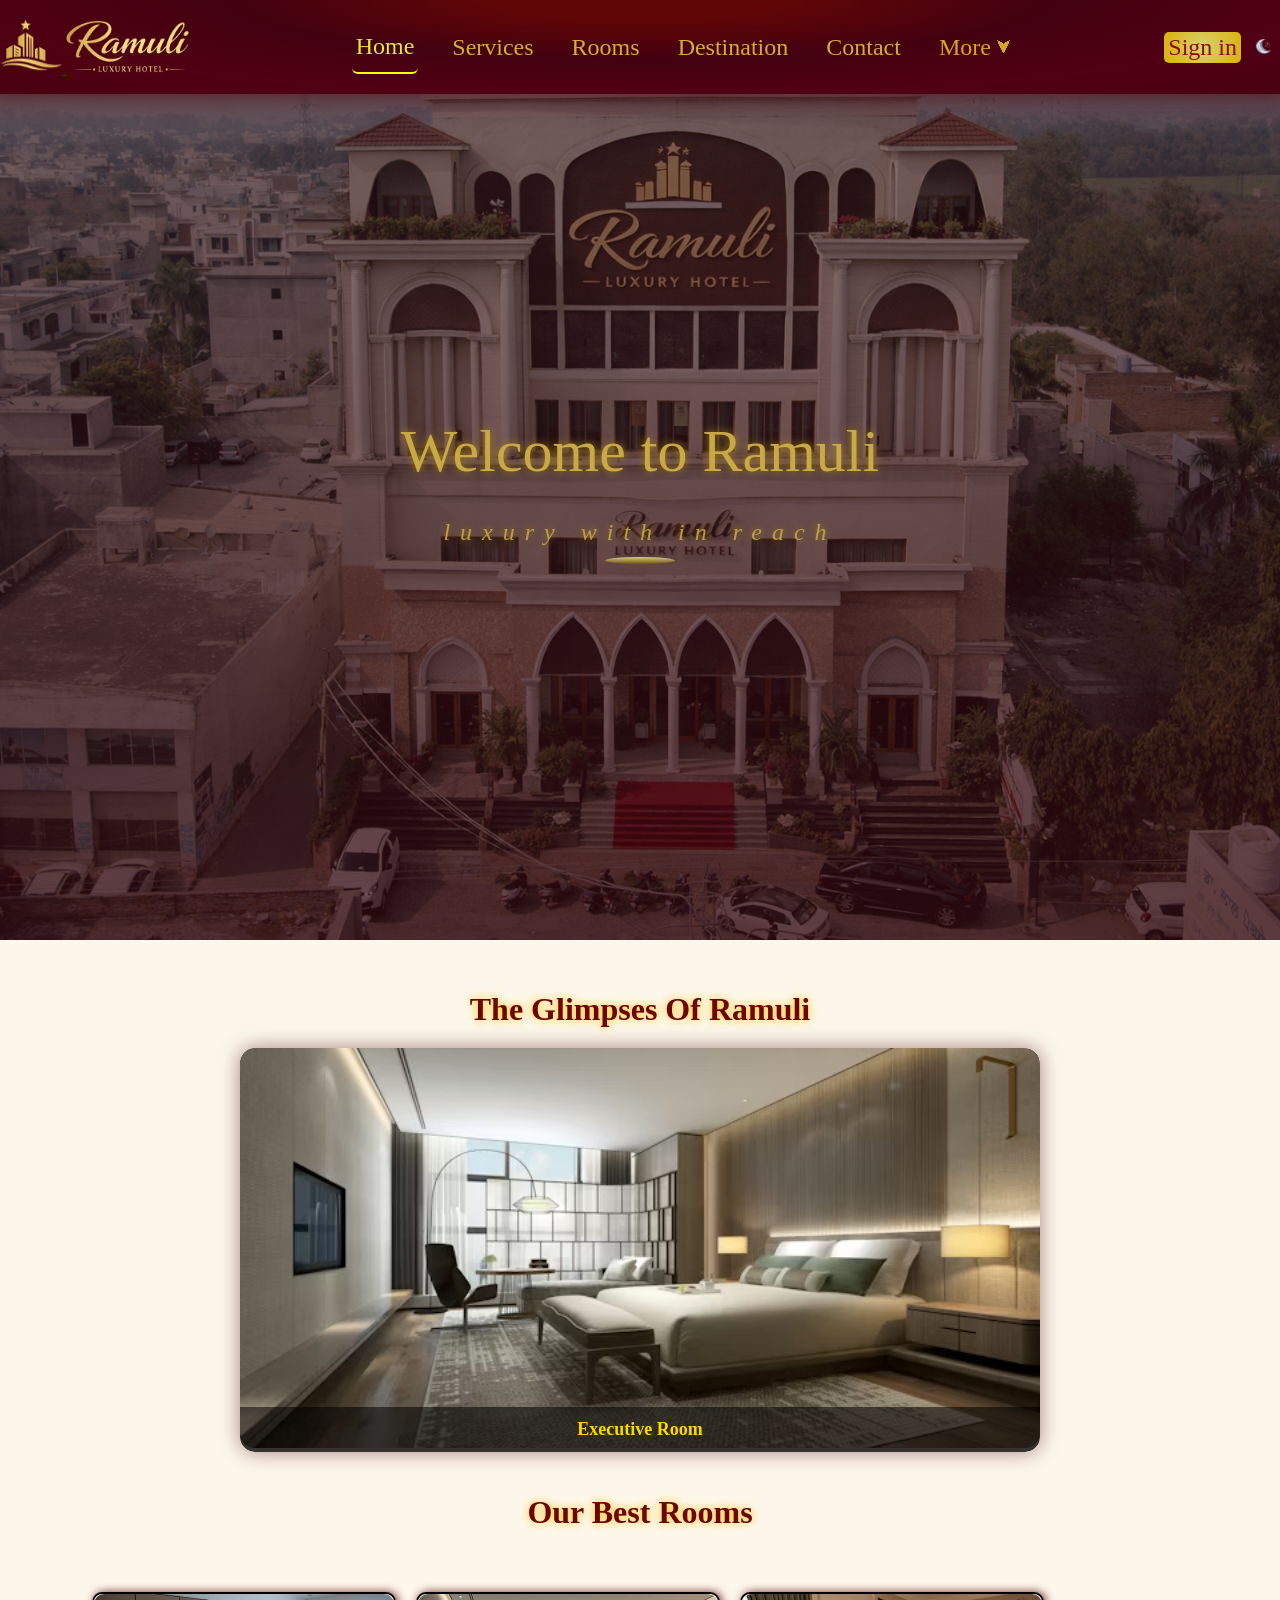
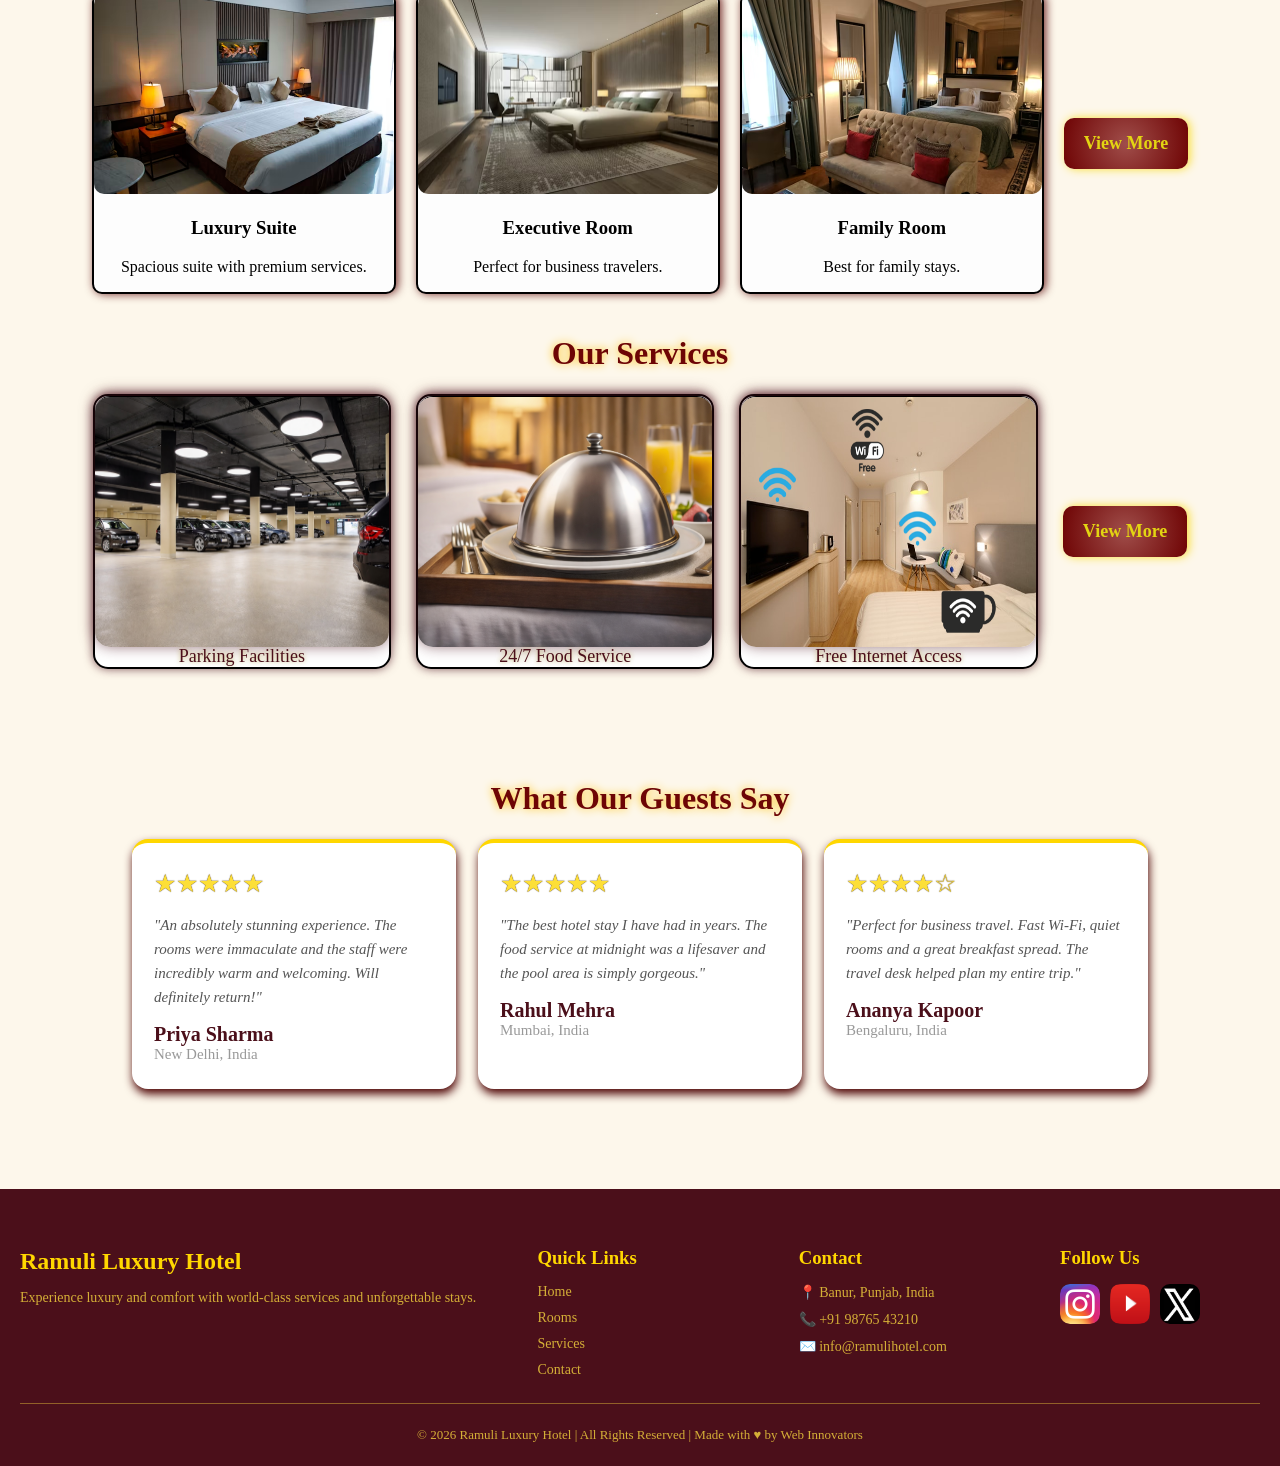
==== commit fe4cbe6f: "Add files via upload" ====
--- a/index.html
+++ b/index.html
@@ -37,7 +37,7 @@
             <div class="nv-more dropdown"><span>More</span><span class="downarrow">&#11167;</span>
              
                <div class="dropdown-content">
-                   <a href="events.html">Restaurant</a>
+                   <a href="restaurant.html">Restaurant</a>
                    <a href="gallery.html">Gallery</a>
                    <a href="dining.html">Dining</a>
                    <a href="about.html">About Us</a>
@@ -142,16 +142,16 @@
         <h1>Our Services</h1>
         <div class="hmfac">
             <div class="hmcardfac">
+                <div class="img"><img src="images/parking.png" alt="Parking Facilities"></div>
                 <div class="hmfactag">Parking Facilities</div>
-                <div class="img"><img src="images/parking.png" alt="Parking Facilities"></div>
             </div>
             <div class="hmcardfac">
+                <div class="img"><img src="images/food service.png" alt=""></div>
                 <div class="hmfactag">24/7 Food Service </div>
-                <div class="img"><img src="images/food service.png" alt=""></div>
             </div>
             <div class="hmcardfac">
+                <div class="img"><img src="images/wifi.webp" alt=""></div>
                 <div class="hmfactag">Free Internet Access</div>
-                <div class="img"><img src="images/wifi.webp" alt=""></div>
             </div>
             <div class="viewfacbtn">
                 <a href="services.html" class="viewbtn">View More</a>
--- a/index.css
+++ b/index.css
@@ -724,7 +724,7 @@
     font-style: normal;
     text-shadow: 0px 0px 5px rgba(163, 139, 19, 0.627);
     align-self: center;
-    height: 50px;
+    
     font-size: large;
 
 }
@@ -1145,4 +1145,131 @@
     color: #250202;
     font-style: bold;
     background-color: rgba(252, 223, 59, 0.938);
-}+}
+
+
+
+
+.customealertbox {
+  position: fixed;
+  top: 20px;
+  right: 20px;
+    font-size: x-large;
+  background: rgb(255, 235, 207);
+  padding: 5px 10px;
+  border-radius: 8px;
+  box-shadow: 0 5px 15px rgba(0,0,0,0.2);
+  z-index: 1000;
+  min-width: 300px;
+  animation: slideIn 0.3s ease;
+  color: brown;
+
+}
+
+.customealertbox button {
+  margin-top: 10px;
+  padding: 5px 10px;
+width: 70px;
+height: 30px;
+
+  border: none;
+  background: rgb(74, 1, 1);
+  color: rgb(247, 191, 112);
+  border-radius: 5px;
+  cursor: pointer;
+}
+
+.customealertbox button:hover{
+    border: 2px solid gold;
+    padding: 5px 10px;
+
+}
+
+
+
+@keyframes slideIn {
+  from { transform: translateX(100%); opacity: 0; }
+  to { transform: translateX(0); opacity: 1; }
+}
+
+
+@media (max-width:768px){
+ .customealertbox{
+    position: fixed;
+    /* transform: translate(-50%, -50%); */
+    top: 10%;
+    left: 50%;
+    transform: translateX(-50%);
+    animation: slidedown 0.3s ease forwards;
+    max-width: 250px;
+    width: 50%;
+    padding: 15px;
+    margin: 0;;
+    gap: 10px;
+    min-width: none;
+    display: flex;
+    flex-direction: column;
+    align-items: center;
+
+  
+
+ } 
+ .customealertbox p{
+    margin: 0;
+    
+ }
+ @keyframes slidedown {
+  from {
+    transform: translate(-50%, -100%);
+    opacity: 0;
+  }
+  to {
+    transform: translate(-50%, 0);     
+    opacity: 1;
+  }
+}
+}
+
+
+.loggedin span{
+    background-color: gold;
+    color: #3e0101;
+width:  45px;
+height: 45px;
+font-size: 30px;
+text-align: center;
+display: flex;
+justify-content: center;
+align-items: center;
+border-radius:50% ;
+}
+.loggedin{
+    display: flex;
+    justify-content: space-between;
+}
+
+.loggedin .logindropdown{
+    display: none;
+    position: absolute;
+    flex-direction: column;
+    width: 100px;
+    height: 500px;
+    top: 65px;
+    right: 20px;
+    z-index: 2;
+
+}
+.logindropdown a{
+     color: rgb(255, 217, 0);
+    text-decoration: none;
+    display: block;
+    font-size: 25px;
+}
+/* .logindropdown:hover{
+    display: flex;
+} */
+
+.loggedin:hover .logindropdown{
+    display: flex;
+}
+
